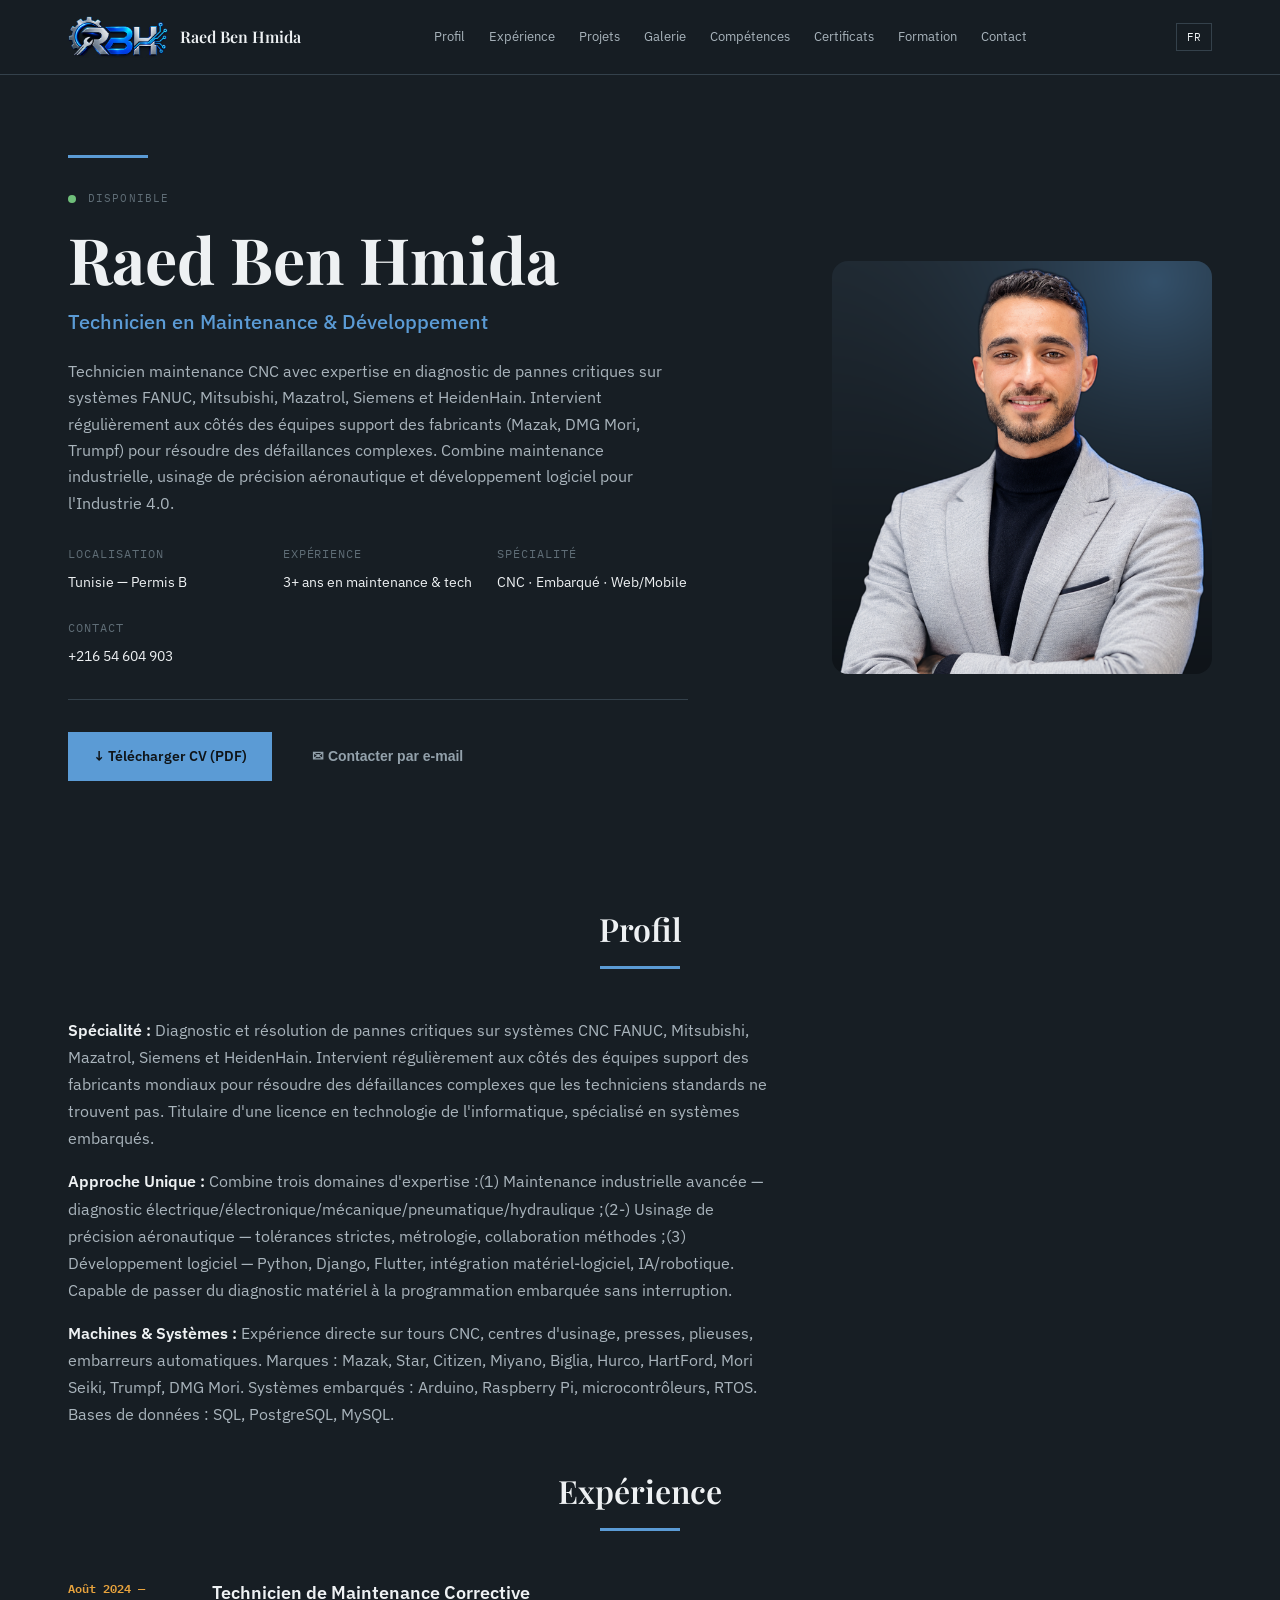
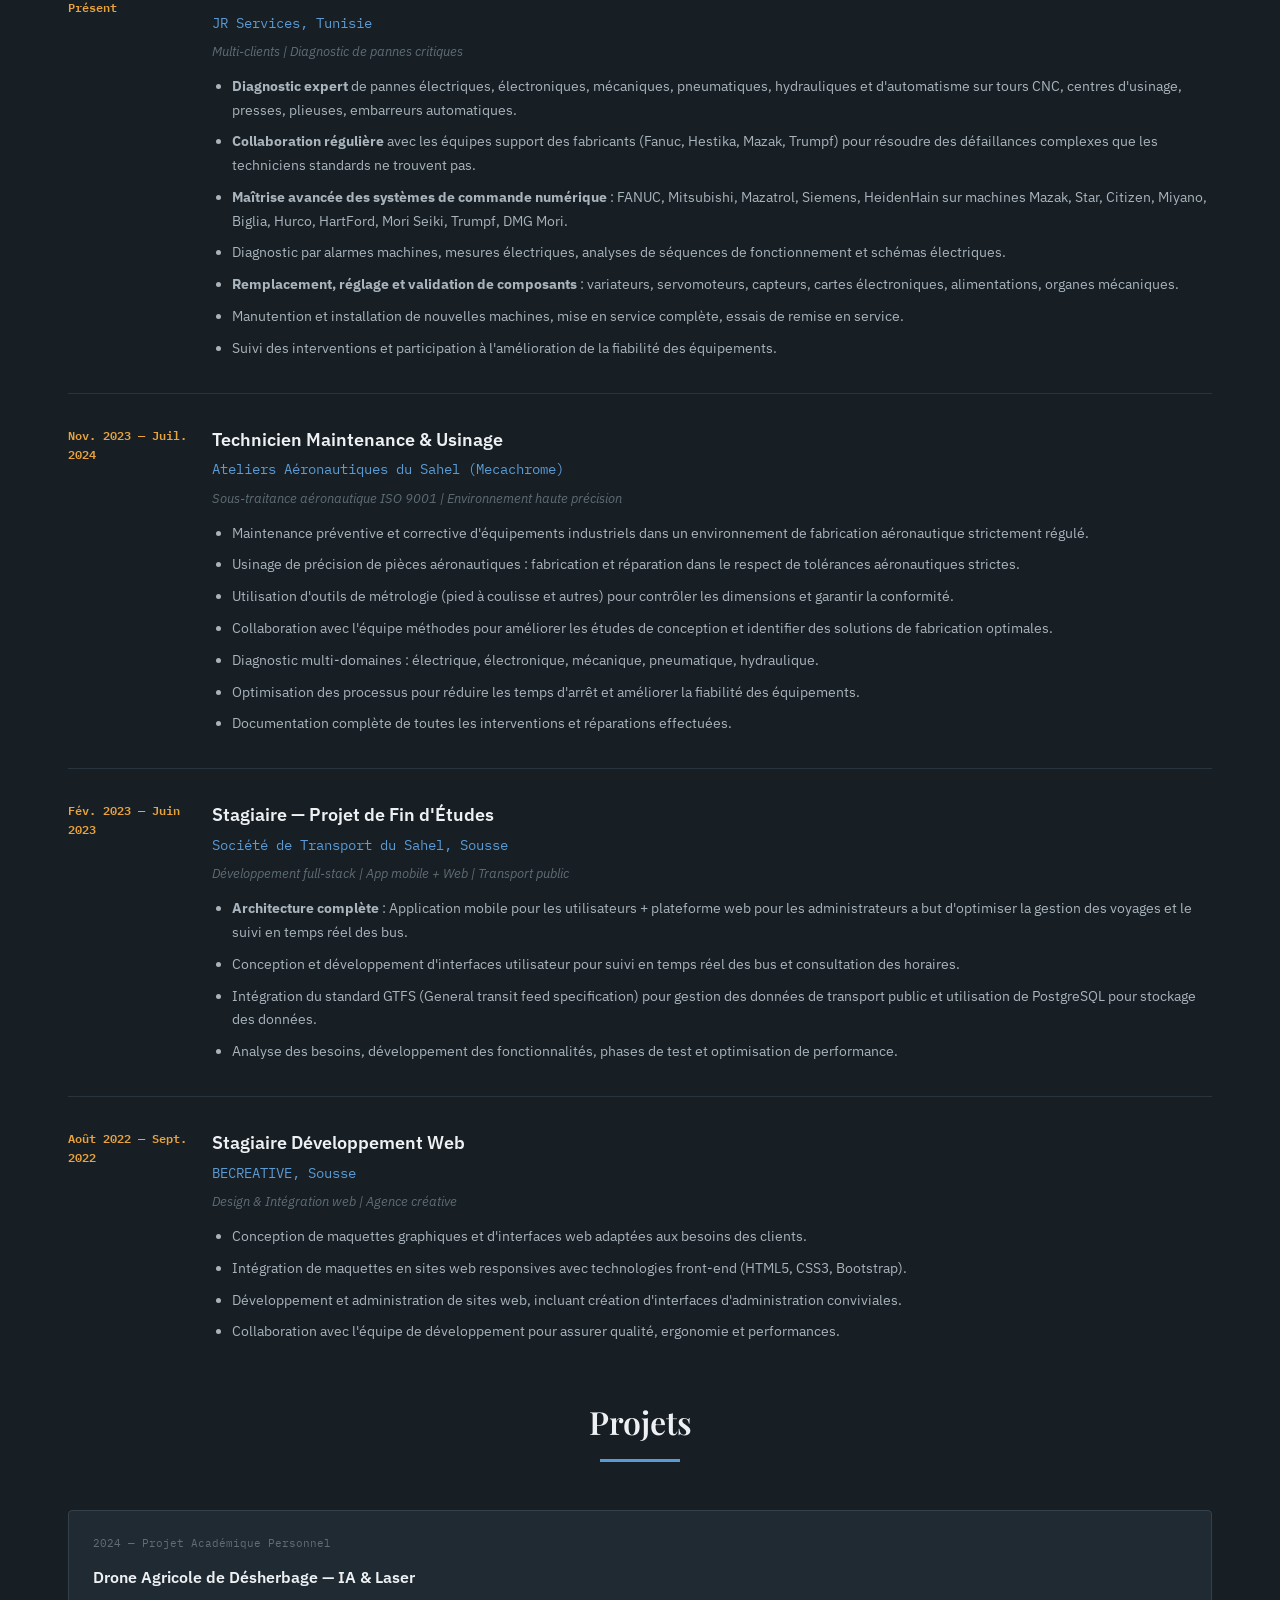
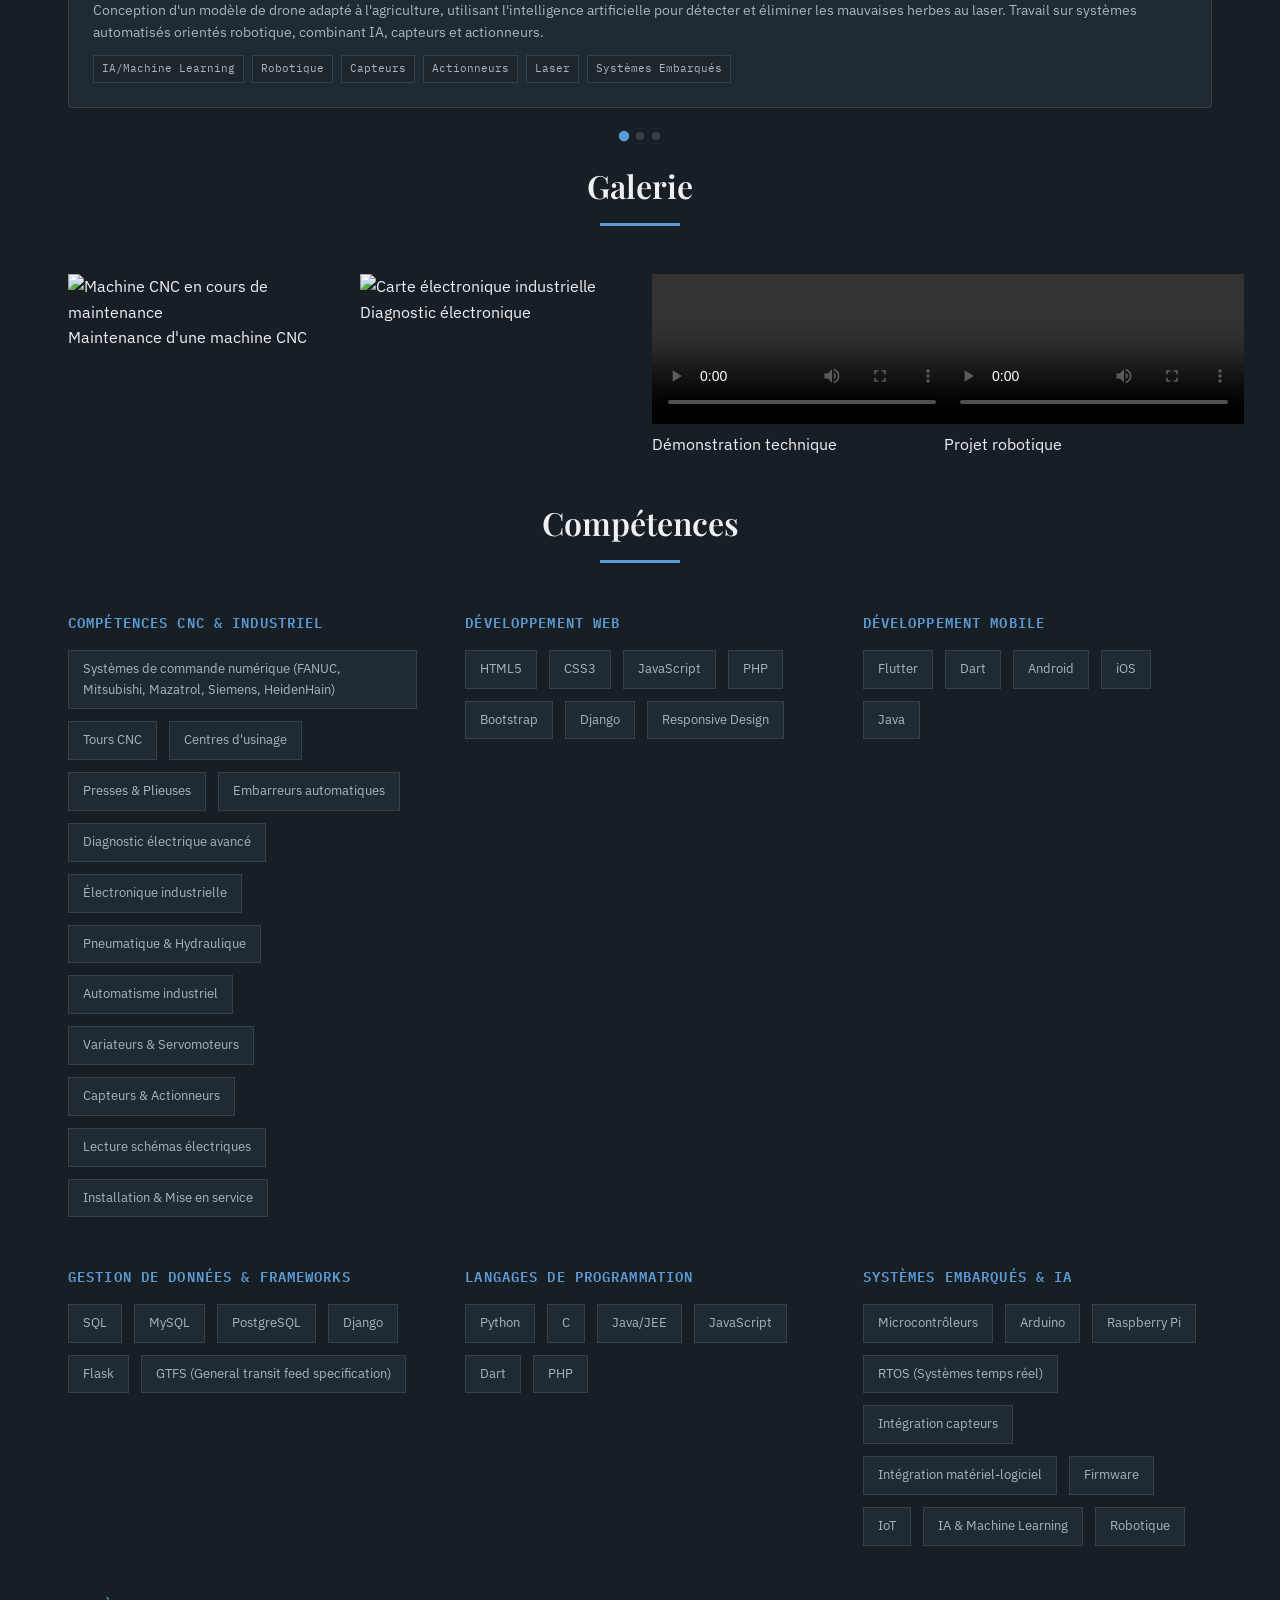
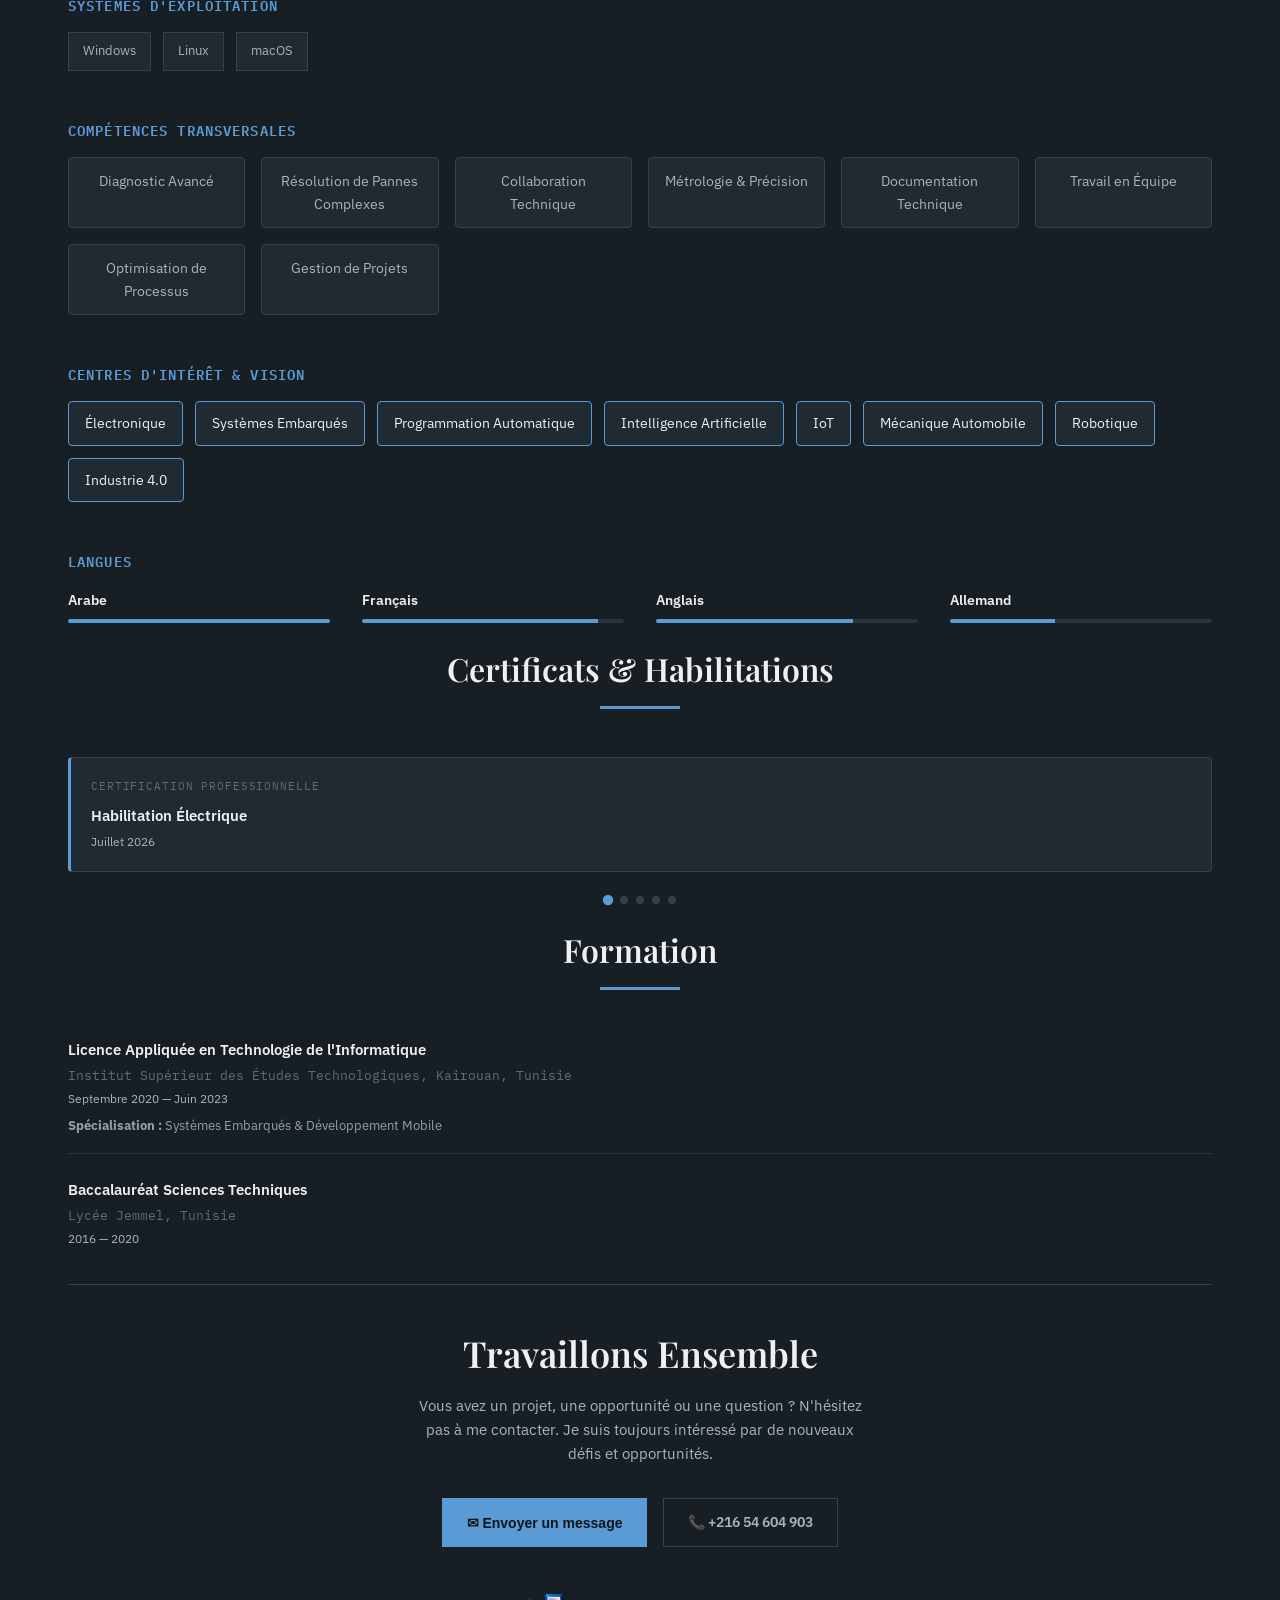
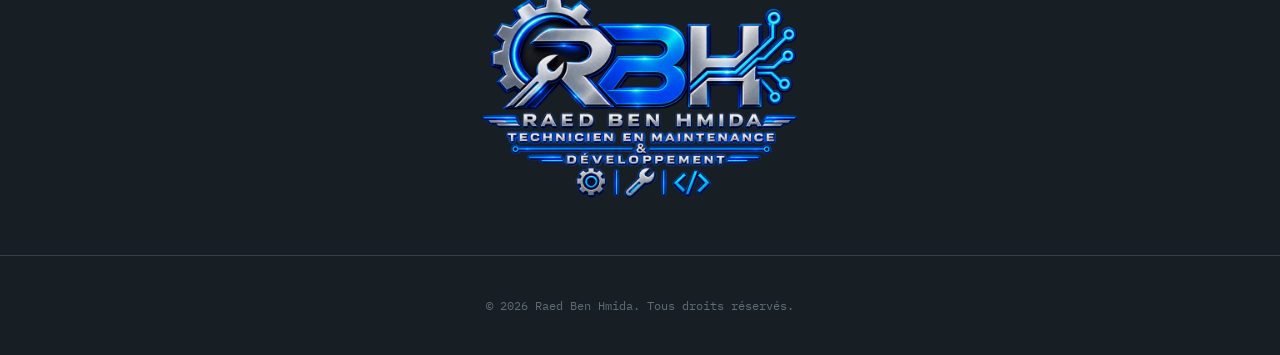
==== index.html @ 2a61aa7c "Update index.html" ====
<!DOCTYPE html>
<html lang="fr">
<head>
  <meta charset="UTF-8">
  <meta name="viewport" content="width=device-width, initial-scale=1.0">
  <title>Raed Ben Hmida — Technicien en Maintenance & Développement</title>
  <link rel="preconnect" href="https://fonts.googleapis.com">
  <link rel="preconnect" href="https://fonts.gstatic.com" crossorigin>
  <link href="https://fonts.googleapis.com/css2?family=Playfair+Display:wght@400;600;700&family=IBM+Plex+Mono:wght@400;500;600;700&family=IBM+Plex+Sans:wght@400;500;600;700&display=swap" rel="stylesheet">
  <link rel="stylesheet" href="css/style.css">
</head>
<body>

<!-- Header -->
<header>
  <div class="container">
    <nav>
      <div class="brand">
        <img src="images/logo/rbh-icon.png" alt="RBH Logo" class="brand-logo">
        <div class="brand-name">Raed Ben Hmida</div>
      </div>
      <div class="nav-links">
        <a href="#profil" data-i18n="nav.profil">Profil</a>
        <a href="#experience" data-i18n="nav.experience">Expérience</a>
        <a href="#projets" data-i18n="nav.projets">Projets</a>
        <a href="#galerie">Galerie</a>
        <a href="#competences" data-i18n="nav.competences">Compétences</a>
        <a href="#certificats" data-i18n="nav.certificats">Certificats</a>
        <a href="#formation" data-i18n="nav.formation">Formation</a>
        <a href="#contact" data-i18n="nav.contact">Contact</a>
      </div>
      <div class="language-selector">
        <button class="language-current" id="languageCurrent" type="button">FR</button>
      <div class="language-options" id="languageOptions">
          <button type="button" data-lang="fr">FR</button>
          <button type="button" data-lang="en">EN</button>
          <button type="button" data-lang="de">DE</button>
      </div>
</div>
    </nav>
  </div>
</header>

<!-- Hero Section -->
<section class="hero">
  <div class="container hero-grid">
    <div class="hero-content">
      <div class="accent-line"></div>
 
      <div class="status">
        <div class="status-dot"></div>
        <span class="status-text" data-i18n="hero.status">Disponible</span>
      </div>
 
      <h1>Raed Ben Hmida</h1>
      <p class="title" data-i18n="hero.subtitle">Technicien en Maintenance & Développement</p>
 
      <p class="description" data-i18n="hero.description">
        Technicien maintenance CNC avec expertise en diagnostic de pannes critiques sur systèmes FANUC, Mitsubishi, Mazatrol, Siemens et HeidenHain. Intervient régulièrement aux côtés des équipes support des fabricants (Mazak, DMG Mori, Trumpf) pour résoudre des défaillances complexes. Combine maintenance industrielle, usinage de précision aéronautique et développement logiciel pour l'Industrie 4.0.
      </p>
 
      <div class="facts">
        <div class="fact">
          <span class="fact-label" data-i18n="hero.fact.location.label">Localisation</span>
          <span class="fact-value" data-i18n="hero.fact.location.value">Tunisie — Permis B</span>
        </div>
        <div class="fact">
          <span class="fact-label" data-i18n="hero.fact.experience.label">Expérience</span>
          <span class="fact-value" data-i18n="hero.fact.experience.value">3+ ans en maintenance & tech</span>
        </div>
        <div class="fact">
          <span class="fact-label" data-i18n="hero.fact.specialty.label">Spécialité</span>
          <span class="fact-value" data-i18n="hero.fact.specialty.value">CNC · Embarqué · Web/Mobile</span>
        </div>
        <div class="fact">
          <span class="fact-label" data-i18n="hero.fact.contact.label">Contact</span>
          <span class="fact-value">+216 54 604 903</span>
        </div>
      </div>
 
      <div class="cta-group">
        <a href="cv/Raed_Ben_Hmida_CV.pdf" class="btn btn-primary" data-i18n="hero.cta.download" download>↓ Télécharger CV (PDF)</a>
        <button onclick="openContactModal()" class="btn btn-secondary" data-i18n="hero.cta.email" style="border: none; background: transparent; color: #93a1ab; cursor: pointer;">✉ Contacter par e-mail</button>
      </div>
    </div>
 
    <img src="images/hero/portrait-hero.png" alt="Raed Ben Hmida" class="hero-portrait">
  </div>
</section>

<!-- Profil Section -->
<section id="profil" class="reveal">
  <div class="container">
    <div class="section-header">
      <h2 class="section-title" data-i18n="section.profil">Profil</h2>
      <div class="section-line"></div>
    </div>

    <div class="profil-text">
      <p>
        <strong data-i18n="profil.specialty.label">Spécialité :</strong> <span data-i18n="profil.specialty.text">Diagnostic et résolution de pannes critiques sur systèmes CNC FANUC, Mitsubishi, Mazatrol, Siemens et HeidenHain. Intervient régulièrement aux côtés des équipes support des fabricants mondiaux pour résoudre des défaillances complexes que les techniciens standards ne trouvent pas. Titulaire d'une licence en technologie de l'informatique, spécialisé en systèmes embarqués.</span>
      </p>
      <p>
        <strong data-i18n="profil.approach.label">Approche Unique :</strong> <span data-i18n="profil.approach.text">Combine trois domaines d'expertise :(1) Maintenance industrielle avancée — diagnostic électrique/électronique/mécanique/pneumatique/hydraulique ;(2-) Usinage de précision aéronautique — tolérances strictes, métrologie, collaboration méthodes ;(3) Développement logiciel — Python, Django, Flutter, intégration matériel-logiciel, IA/robotique. Capable de passer du diagnostic matériel à la programmation embarquée sans interruption.</span>
      </p>
      <p>
        <strong data-i18n="profil.machines.label">Machines & Systèmes :</strong> <span data-i18n="profil.machines.text">Expérience directe sur tours CNC, centres d'usinage, presses, plieuses, embarreurs automatiques. Marques : Mazak, Star, Citizen, Miyano, Biglia, Hurco, HartFord, Mori Seiki, Trumpf, DMG Mori. Systèmes embarqués : Arduino, Raspberry Pi, microcontrôleurs, RTOS. Bases de données : SQL, PostgreSQL, MySQL.</span>
      </p>
    </div>
  </div>
</section>

<!-- Experience Section -->
<section id="experience" class="reveal">
  <div class="container">
    <div class="section-header">
      <h2 class="section-title" data-i18n="section.experience">Expérience</h2>
      <div class="section-line"></div>
    </div>

    <div class="job reveal-item">
      <div class="job-date" data-i18n="job1.date">Août 2024 — Présent</div>
      <div>
        <h3 class="job-title" data-i18n="job1.title">Technicien de Maintenance Corrective</h3>
        <p class="job-company" data-i18n="job1.company">JR Services, Tunisie</p>
        <p class="job-context" data-i18n="job1.context">Multi-clients | Diagnostic de pannes critiques</p>
        <ul>
          <li data-i18n-html="job1.li1"><strong>Diagnostic expert</strong> de pannes électriques, électroniques, mécaniques, pneumatiques, hydrauliques et d'automatisme sur tours CNC, centres d'usinage, presses, plieuses, embarreurs automatiques.</li>
          <li data-i18n-html="job1.li2"><strong>Collaboration régulière</strong> avec les équipes support des fabricants (Fanuc, Hestika, Mazak, Trumpf) pour résoudre des défaillances complexes que les techniciens standards ne trouvent pas.</li>
          <li data-i18n-html="job1.li3"><strong>Maîtrise avancée des systèmes de commande numérique </strong>: FANUC, Mitsubishi, Mazatrol, Siemens, HeidenHain sur machines Mazak, Star, Citizen, Miyano, Biglia, Hurco, HartFord, Mori Seiki, Trumpf, DMG Mori.</li>
          <li data-i18n-html="job1.li4">Diagnostic par alarmes machines, mesures électriques, analyses de séquences de fonctionnement et schémas électriques.</li>
          <li data-i18n-html="job1.li5"><strong>Remplacement, réglage et validation de composants</strong> : variateurs, servomoteurs, capteurs, cartes électroniques, alimentations, organes mécaniques.</li>
          <li data-i18n-html="job1.li6">Manutention et installation de nouvelles machines, mise en service complète, essais de remise en service.</li>
          <li data-i18n-html="job1.li7">Suivi des interventions et participation à l'amélioration de la fiabilité des équipements.</li>
        </ul>
      </div>
    </div>

    <div class="job reveal-item">
      <div class="job-date" data-i18n="job2.date">Nov. 2023 — Juil. 2024</div>
      <div>
        <h3 class="job-title" data-i18n="job2.title">Technicien Maintenance & Usinage</h3>
        <p class="job-company">Ateliers Aéronautiques du Sahel (Mecachrome)</p>
        <p class="job-context" data-i18n="job2.context">Sous-traitance aéronautique ISO 9001 | Environnement haute précision</p>
        <ul>
          <li data-i18n-html="job2.li1">Maintenance préventive et corrective d'équipements industriels dans un environnement de fabrication aéronautique strictement régulé.</li>
          <li data-i18n-html="job2.li2">Usinage de précision de pièces aéronautiques : fabrication et réparation dans le respect de tolérances aéronautiques strictes.</li>
          <li data-i18n-html="job2.li3">Utilisation d'outils de métrologie (pied à coulisse et autres) pour contrôler les dimensions et garantir la conformité.</li>
          <li data-i18n-html="job2.li4">Collaboration avec l'équipe méthodes pour améliorer les études de conception et identifier des solutions de fabrication optimales.</li>
          <li data-i18n-html="job2.li5">Diagnostic multi-domaines : électrique, électronique, mécanique, pneumatique, hydraulique.</li>
          <li data-i18n-html="job2.li6">Optimisation des processus pour réduire les temps d'arrêt et améliorer la fiabilité des équipements.</li>
          <li data-i18n-html="job2.li7">Documentation complète de toutes les interventions et réparations effectuées.</li>
        </ul>
      </div>
    </div>

    <div class="job reveal-item">
      <div class="job-date" data-i18n="job3.date">Fév. 2023 — Juin 2023</div>
      <div>
        <h3 class="job-title" data-i18n="job3.title">Stagiaire — Projet de Fin d'Études</h3>
        <p class="job-company">Société de Transport du Sahel, Sousse</p>
        <p class="job-context" data-i18n="job3.context">Développement full-stack | App mobile + Web | Transport public</p>
        <ul>
          <li data-i18n-html="job3.li1"><strong>Architecture complète</strong> : Application mobile pour les utilisateurs + plateforme web pour les administrateurs a but d'optimiser la gestion des voyages et le suivi en temps réel des bus.</li>
          <li data-i18n-html="job3.li2">Conception et développement d'interfaces utilisateur pour suivi en temps réel des bus et consultation des horaires.</li>
          <li data-i18n-html="job3.li3">Intégration du standard <a href="https://gtfs.org" target="_blank" rel="noopener">GTFS</a> (General transit feed specification) pour gestion des données de transport public et utilisation de PostgreSQL pour stockage des données.</li>
          <li data-i18n-html="job3.li4">Analyse des besoins, développement des fonctionnalités, phases de test et optimisation de performance.</li>
        </ul>
      </div>
    </div>

    <div class="job reveal-item">
      <div class="job-date" data-i18n="job4.date">Août 2022 — Sept. 2022</div>
      <div>
        <h3 class="job-title" data-i18n="job4.title">Stagiaire Développement Web</h3>
        <p class="job-company">BECREATIVE, Sousse</p>
        <p class="job-context" data-i18n="job4.context">Design & Intégration web | Agence créative</p>
        <ul>
          <li data-i18n-html="job4.li1">Conception de maquettes graphiques et d'interfaces web adaptées aux besoins des clients.</li>
          <li data-i18n-html="job4.li2">Intégration de maquettes en sites web responsives avec technologies front-end (HTML5, CSS3, Bootstrap).</li>
          <li data-i18n-html="job4.li3">Développement et administration de sites web, incluant création d'interfaces d'administration conviviales.</li>
          <li data-i18n-html="job4.li4">Collaboration avec l'équipe de développement pour assurer qualité, ergonomie et performances.</li>
        </ul>
      </div>
    </div>
  </div>
</section>

<!-- Projets Section -->
<section id="projets" class="reveal">
  <div class="container">
    <div class="section-header">
      <h2 class="section-title" data-i18n="section.projets">Projets</h2>
      <div class="section-line"></div>
    </div>

    <div class="projects-grid">
      <div class="project-card reveal-item">
        <p class="project-date" data-i18n="project1.date">2024 — Projet Académique Personnel</p>
        <h3 class="project-title" data-i18n="project1.title">Drone Agricole de Désherbage — IA & Laser</h3>
        <p class="project-desc" data-i18n="project1.desc">
          Conception d'un modèle de drone adapté à l'agriculture, utilisant l'intelligence artificielle pour détecter et éliminer les mauvaises herbes au laser. Travail sur systèmes automatisés orientés robotique, combinant IA, capteurs et actionneurs.
        </p>
        <div class="project-tech">
          <span class="tech-tag" data-i18n="project1.tech.1">IA/Machine Learning</span>
          <span class="tech-tag" data-i18n="project1.tech.2">Robotique</span>
          <span class="tech-tag" data-i18n="project1.tech.3">Capteurs</span>
          <span class="tech-tag" data-i18n="project1.tech.4">Actionneurs</span>
          <span class="tech-tag">Laser</span>
          <span class="tech-tag" data-i18n="project1.tech.5">Systèmes Embarqués</span>
        </div>
      </div>

      <div class="project-card reveal-item">
        <p class="project-date" data-i18n="project2.date">2023 — Projet de fin d'études</p>
        <h3 class="project-title" data-i18n="project2.title">Plateforme de Gestion des Voyages</h3>
        <p class="project-desc" data-i18n-html="project2.desc">
          Application full-stack combinant une application mobile et une plateforme web pour optimiser la gestion des voyages et le suivi en temps réel des bus. Intégration du standard <a href="https://gtfs.org" target="_blank" rel="noopener">GTFS</a> (General Transit feed specification) pour gestion des données de transport public.
        </p>
        <div class="project-tech">
          <span class="tech-tag">Flutter</span>
          <span class="tech-tag">Django</span>
          <span class="tech-tag">PostgreSQL</span>
          <span class="tech-tag"><a href="https://gtfs.org" target="_blank" rel="noopener">GTFS</a></span>
          <span class="tech-tag">Real-time</span>
        </div>
      </div>

      <div class="project-card reveal-item">
        <p class="project-date" data-i18n="project3.date">2022 — Stage BECREATIVE</p>
        <h3 class="project-title" data-i18n="project3.title">Conception Web & Design</h3>
        <p class="project-desc" data-i18n="project3.desc">
          Conception et développement de sites web responsives avec interfaces d'administration conviviales. Maquettes graphiques adaptées aux besoins des clients avec principes modernes de UI/UX.
        </p>
        <div class="project-tech">
          <span class="tech-tag">HTML5</span>
          <span class="tech-tag">CSS3</span>
          <span class="tech-tag">Bootstrap</span>
          <span class="tech-tag">PHP</span>
          <span class="tech-tag">UI/UX</span>
        </div>
      </div>
    </div>
    <div class="carousel-dots" id="projectsDots"></div>
  </div>
</section>
<!-- Galerie Section -->
<section id="galerie" class="reveal">
  <div class="container">
    <div class="section-header">
      <h2 class="section-title">Galerie</h2>
      <div class="section-line"></div>
    </div>

    <div class="gallery-grid">
      <!-- Photo 1 -->
      <figure class="gallery-card reveal-item">
        <img
          src="images/gallery/machine-cnc.jpg"
          alt="Machine CNC en cours de maintenance"
          loading="lazy"
        >
        <figcaption>
          Maintenance d'une machine CNC
        </figcaption>
      </figure>

      <!-- Photo 2 -->
      <figure class="gallery-card reveal-item">
        <img
          src="images/gallery/carte-electronique.jpg"
          alt="Carte électronique industrielle"
          loading="lazy"
        >
        <figcaption>
          Diagnostic électronique
        </figcaption>
      </figure>

      <!-- Vidéo 1 -->
      <figure class="gallery-card gallery-video reveal-item">
        <video controls preload="metadata">
          <source src="videos/demo-machine.mp4" type="video/mp4">
          Votre navigateur ne supporte pas la lecture vidéo.
        </video>

        <figcaption>
          Démonstration technique
        </figcaption>
      </figure>

      <!-- Vidéo 2 -->
      <figure class="gallery-card gallery-video reveal-item">
        <video controls preload="metadata">
          <source src="videos/projet-robotique.mp4" type="video/mp4">
          Votre navigateur ne supporte pas la lecture vidéo.
        </video>

        <figcaption>
          Projet robotique
        </figcaption>
      </figure>
    </div>

    <!-- Points du slider -->
    <div class="carousel-dots" id="galleryDots"></div>
  </div>
</section>

<!-- Compétences Section -->
<section id="competences" class="reveal">
  <div class="container">
    <div class="section-header">
      <h2 class="section-title" data-i18n="section.competences">Compétences</h2>
      <div class="section-line"></div>
    </div>

    <div class="skills-grid">
      <div class="skill-category">
        <h3 data-i18n="skills.cnc.title">Compétences CNC & Industriel</h3>
        <div class="skill-tags">
          <span class="skill-tag" data-i18n="skills.cnc.1">Systèmes de commande numérique (FANUC, Mitsubishi, Mazatrol, Siemens, HeidenHain)</span>
          <span class="skill-tag" data-i18n="skills.cnc.2">Tours CNC</span>
          <span class="skill-tag" data-i18n="skills.cnc.3">Centres d'usinage</span>
          <span class="skill-tag" data-i18n="skills.cnc.4">Presses & Plieuses</span>
          <span class="skill-tag" data-i18n="skills.cnc.5">Embarreurs automatiques</span>
          <span class="skill-tag" data-i18n="skills.cnc.6">Diagnostic électrique avancé</span>
          <span class="skill-tag" data-i18n="skills.cnc.7">Électronique industrielle</span>
          <span class="skill-tag" data-i18n="skills.cnc.8">Pneumatique & Hydraulique</span>
          <span class="skill-tag" data-i18n="skills.cnc.9">Automatisme industriel</span>
          <span class="skill-tag" data-i18n="skills.cnc.10">Variateurs & Servomoteurs</span>
          <span class="skill-tag" data-i18n="skills.cnc.11">Capteurs & Actionneurs</span>
          <span class="skill-tag" data-i18n="skills.cnc.12">Lecture des schémas</span>
          <span class="skill-tag" data-i18n="skills.cnc.13">Installation & Mise en service</span>
        </div>
      </div>

      <div class="skill-category">
        <h3 data-i18n="skills.web.title">Développement Web</h3>
        <div class="skill-tags">
          <span class="skill-tag">HTML5</span>
          <span class="skill-tag">CSS3</span>
          <span class="skill-tag">JavaScript</span>
          <span class="skill-tag">PHP</span>
          <span class="skill-tag">Bootstrap</span>
          <span class="skill-tag">Django</span>
          <span class="skill-tag">Responsive Design</span>
        </div>
      </div>

      <div class="skill-category">
        <h3 data-i18n="skills.mobile.title">Développement Mobile</h3>
        <div class="skill-tags">
          <span class="skill-tag">Flutter</span>
          <span class="skill-tag">Dart</span>
          <span class="skill-tag">Android</span>
          <span class="skill-tag">iOS</span>
          <span class="skill-tag">Java</span>
        </div>
      </div>

      <div class="skill-category">
        <h3 data-i18n="skills.data.title">Gestion de Données & Frameworks</h3>
        <div class="skill-tags">
          <span class="skill-tag">SQL</span>
          <span class="skill-tag">MySQL</span>
          <span class="skill-tag">PostgreSQL</span>
          <span class="skill-tag">Django</span>
          <span class="skill-tag">Flask</span>
          <span class="skill-tag"><a href="https://gtfs.org" target="_blank" rel="noopener">GTFS</a> (General transit feed specification)</span>
        </div>
      </div>

      <div class="skill-category">
        <h3 data-i18n="skills.lang.title">Langages de Programmation</h3>
        <div class="skill-tags">
          <span class="skill-tag">Python</span>
          <span class="skill-tag">C</span>
          <span class="skill-tag">Java/JEE</span>
          <span class="skill-tag">JavaScript</span>
          <span class="skill-tag">Dart</span>
          <span class="skill-tag">PHP</span>
        </div>
      </div>

      <div class="skill-category">
        <h3 data-i18n="skills.embedded.title">Systèmes Embarqués & IA</h3>
        <div class="skill-tags">
          <span class="skill-tag" data-i18n="skills.embedded.1">Microcontrôleurs</span>
          <span class="skill-tag">Arduino</span>
          <span class="skill-tag">Raspberry Pi</span>
          <span class="skill-tag" data-i18n="skills.embedded.2">RTOS (Systèmes temps réel)</span>
          <span class="skill-tag" data-i18n="skills.embedded.3">Intégration capteurs</span>
          <span class="skill-tag" data-i18n="skills.embedded.4">Intégration matériel-logiciel</span>
          <span class="skill-tag">Firmware</span>
          <span class="skill-tag">IoT</span>
          <span class="skill-tag" data-i18n="skills.embedded.5">IA & Machine Learning</span>
          <span class="skill-tag" data-i18n="skills.embedded.6">Robotique</span>
        </div>
      </div>

      <div class="skill-category">
        <h3 data-i18n="skills.os.title">Systèmes d'Exploitation</h3>
        <div class="skill-tags">
          <span class="skill-tag">Windows</span>
          <span class="skill-tag">Linux</span>
          <span class="skill-tag">macOS</span>
        </div>
      </div>
    </div>

    <!-- Compétences Transversales -->
    <div style="margin-top: 48px;">
      <h3 data-i18n="softskills.title" style="font-size: 14px; font-weight: 600; color: #5b9bd5; margin-bottom: 16px; text-transform: uppercase; letter-spacing: 0.08em; font-family: 'IBM Plex Mono', monospace;">Compétences Transversales</h3>
      <div class="soft-skills">
        <div class="soft-skill" data-i18n="softskill.1">Diagnostic Avancé</div>
        <div class="soft-skill" data-i18n="softskill.2">Résolution de Pannes Complexes</div>
        <div class="soft-skill" data-i18n="softskill.3">Collaboration Technique</div>
        <div class="soft-skill" data-i18n="softskill.4">Métrologie & Précision</div>
        <div class="soft-skill" data-i18n="softskill.5">Documentation Technique</div>
        <div class="soft-skill" data-i18n="softskill.6">Travail en Équipe</div>
        <div class="soft-skill" data-i18n="softskill.7">Optimisation de Processus</div>
        <div class="soft-skill" data-i18n="softskill.8">Gestion de Projets</div>
      </div>
    </div>

    <!-- Centres d'Intérêt -->
    <div style="margin-top: 48px;">
      <h3 data-i18n="interests.title" style="font-size: 14px; font-weight: 600; color: #5b9bd5; margin-bottom: 16px; text-transform: uppercase; letter-spacing: 0.08em; font-family: 'IBM Plex Mono', monospace;">Centres d'Intérêt & Vision</h3>
      <div class="interests-list">
        <span class="interest-tag" data-i18n="interests.1">Électronique</span>
        <span class="interest-tag" data-i18n="interests.2">Systèmes Embarqués</span>
        <span class="interest-tag" data-i18n="interests.3">Programmation Automatique</span>
        <span class="interest-tag" data-i18n="interests.4">Intelligence Artificielle</span>
        <span class="interest-tag">IoT</span>
        <span class="interest-tag" data-i18n="interests.5">Mécanique Automobile</span>
        <span class="interest-tag" data-i18n="interests.6">Robotique</span>
        <span class="interest-tag">Industrie 4.0</span>
      </div>
    </div>

    <!-- Langues -->
    <div style="margin-top: 48px;">
      <h3 data-i18n="languages.title" style="font-size: 14px; font-weight: 600; color: #5b9bd5; margin-bottom: 16px; text-transform: uppercase; letter-spacing: 0.08em; font-family: 'IBM Plex Mono', monospace;">Langues</h3>
      <div class="languages">
        <div class="language">
          <span class="language-name" data-i18n="lang.arabic">Arabe</span>
          <div class="language-bar">
            <div class="language-fill" data-width="100"></div>
          </div>
        </div>
        <div class="language">
          <span class="language-name" data-i18n="lang.french">Français</span>
          <div class="language-bar">
            <div class="language-fill" data-width="90"></div>
          </div>
        </div>
        <div class="language">
          <span class="language-name" data-i18n="lang.english">Anglais</span>
          <div class="language-bar">
            <div class="language-fill" data-width="75"></div>
          </div>
        </div>
        <div class="language">
          <span class="language-name" data-i18n="lang.german">Allemand</span>
          <div class="language-bar">
            <div class="language-fill" data-width="40"></div>
          </div>
        </div>
      </div>
    </div>
  </div>
</section>

<!-- Certificats Section -->
<section id="certificats" class="reveal">
  <div class="container">
    <div class="section-header">
      <h2 class="section-title" data-i18n="section.certificats">Certificats & Habilitations</h2>
      <div class="section-line"></div>
    </div>

    <div class="certs-grid">
      <div class="cert-card reveal-item">
        <p class="cert-issuer" data-i18n="cert1.issuer">Certification Professionnelle</p>
        <h3 class="cert-name" data-i18n="cert1.name">Habilitation Électrique</h3>
        <p class="cert-date" data-i18n="cert1.date">Juillet 2026</p>
      </div>

      <div class="cert-card reveal-item">
        <p class="cert-issuer" data-i18n="cert2.issuer">Cisco</p>
        <h3 class="cert-name" data-i18n="cert2.name">Introduction IoT(Internet Of Things)</h3>
        <p class="cert-date">2022</p>
      </div>

      <div class="cert-card reveal-item">
        <p class="cert-issuer" data-i18n="cert3.issuer">Orange Tunisie</p>
        <h3 class="cert-name" data-i18n="cert3.name">Introduction à la Fabrication Numérique</h3>
        <p class="cert-date">2022</p>
      </div>

      <div class="cert-card reveal-item">
        <p class="cert-issuer" data-i18n="cert4.issuer">Google Club ESSTHS</p>
        <h3 class="cert-name" data-i18n="cert4.name">Participation à l'Atelier IA(Intelligence Artificielle)</h3>
        <p class="cert-date">2021</p>
      </div>

      <div class="cert-card reveal-item">
        <p class="cert-issuer" data-i18n="cert5.issuer">Microsoft</p>
        <h3 class="cert-name" data-i18n="cert5.name">Microsoft Office Specialist</h3>
        <p class="cert-date">2021</p>
      </div>
    </div>
    <div class="carousel-dots" id="certsDots"></div>
  </div>
</section>

<!-- Formation Section -->
<section id="formation" class="reveal">
  <div class="container">
    <div class="section-header">
      <h2 class="section-title" data-i18n="section.formation">Formation</h2>
      <div class="section-line"></div>
    </div>

    <div class="edu">
      <h3 class="edu-title" data-i18n="edu1.title">Licence Appliquée en Technologie de l'Informatique</h3>
      <p class="edu-org" data-i18n="edu1.org">Institut Supérieur des Études Technologiques, Kairouan, Tunisie</p>
      <p class="edu-date" data-i18n="edu1.date">Septembre 2020 — Juin 2023</p>
      <p style="font-size: 13px; color: #93a1ab; margin-top: 8px;"><strong data-i18n="edu1.spec.label">Spécialisation :</strong> <span data-i18n="edu1.spec.text">Systèmes Embarqués & Développement Mobile</span></p>
    </div>

    <div class="edu">
      <h3 class="edu-title" data-i18n="edu2.title">Baccalauréat Sciences Techniques</h3>
      <p class="edu-org" data-i18n="edu2.org">Lycée Jemmel, Tunisie</p>
      <p class="edu-date">2016 — 2020</p>
    </div>
  </div>
</section>

<!-- Contact Section -->
<section id="contact" class="reveal">
  <div class="container">
    <div class="contact-section">

      <h2 class="contact-title" data-i18n="section.contact">Travaillons Ensemble</h2>

      <p class="contact-desc" data-i18n="contact.desc">
        Vous avez un projet, une opportunité ou une question ?
        N'hésitez pas à me contacter. Je suis toujours intéressé
        par de nouveaux défis et opportunités.
      </p>

      <div class="contact-links">
        <button onclick="openContactModal()" class="btn btn-primary" data-i18n="contact.cta.message">
          ✉ Envoyer un message
        </button>

        <a href="tel:+21654604903" class="btn btn-secondary">
          📞 +216 54 604 903
        </a>
      </div>

      <!-- Logo -->
      <div class="contact-logo">
        <img
          src="images/logo/rbh-logo-full.png"
          alt="RBH — Raed Ben Hmida"
        >
      </div>

    </div>
  </div>
</section>

<!-- Footer -->
<footer>
  <p data-i18n="footer.text">© 2026 Raed Ben Hmida. Tous droits réservés.</p>
</footer>

<!-- Contact Modal -->
<div id="contactModal" class="modal">
  <div class="modal-content">
    <div class="modal-header">
      <h2 class="modal-title" data-i18n="modal.title">Envoyer un Message</h2>
      <button class="modal-close" onclick="closeContactModal()">&times;</button>
    </div>
    
    <form id="contactForm" onsubmit="handleContactForm(event)">
      <div id="formMessage" class="form-message"></div>
      
      <div class="form-group">
        <label for="name" data-i18n="modal.label.name">Nom Complet</label>
        <input type="text" id="name" name="name" required data-i18n-placeholder="modal.placeholder.name" placeholder="Votre nom">
      </div>
      
      <div class="form-group">
        <label for="email" data-i18n="modal.label.email">Votre E-mail</label>
        <input type="email" id="email" name="email" required data-i18n-placeholder="modal.placeholder.email" placeholder="votre.email@exemple.com">
      </div>
      
      <div class="form-group">
        <label for="subject" data-i18n="modal.label.subject">Sujet</label>
        <input type="text" id="subject" name="subject" required data-i18n-placeholder="modal.placeholder.subject" placeholder="Sujet de votre message">
      </div>
      
      <div class="form-group">
        <label for="message" data-i18n="modal.label.message">Message</label>
        <textarea id="message" name="message" required data-i18n-placeholder="modal.placeholder.message" placeholder="Votre message..."></textarea>
      </div>
      
      <div class="form-actions">
        <button type="submit" class="form-actions button btn-submit" data-i18n="modal.btn.submit">Envoyer</button>
        <button type="button" class="form-actions button btn-cancel" onclick="closeContactModal()" data-i18n="modal.btn.cancel">Annuler</button>
      </div>
    </form>
  </div>
</div>
</div>

<!-- Bouton retour vers le haut -->
<button id="backToTop" aria-label="Retourner en haut de la page">
  ↑
</button>

<script src="js/script.js"></script>

</body>
</html>

<script src="js/script.js"></script>

</body>
</html>
---- css/style.css ----
@import url('https://fonts.googleapis.com/css2?family=Playfair+Display:wght@400;600;700&family=IBM+Plex+Mono:wght@400;500;600;700&family=IBM+Plex+Sans:wght@400;500;600;700&display=swap');

:root {
  /* Palette principale */
  --color-primary: #5B9BD5;
  --color-primary-hover: #78B7E6;
  --color-background: #171E24;
  --color-surface: #202A33;
  --color-foreground: #EEF1F3;
  --color-muted: #A9B4BC;
  --color-border: #34414B;
  --color-accent: #00B8D9;

  /* Tons secondaires (conservés du design d'origine) */
  --color-muted-dim: #5f6d76;
  --color-border-soft: #2a343c;
  --color-surface-dark: #1d262d;
  --color-on-primary: #0f1418;
  --color-success: #6fbf7a;
  --color-warning: #e8a33d;
  --color-error: #ef4444;
}

* {
  margin: 0;
  padding: 0;
  box-sizing: border-box;
}

html {
  scroll-behavior: smooth;
}

body {
  background-color: var(--color-background);
  color: var(--color-foreground);
  font-family: 'IBM Plex Sans', sans-serif;
  line-height: 1.6;
  -webkit-font-smoothing: antialiased;
}

a {
  color: inherit;
  text-decoration: none;
}

.container {
  max-width: 1200px;
  margin: 0 auto;
  padding: 0 28px;
}

/* Header */
header {
  position: sticky;
  top: 0;
  z-index: 50;
  background: rgba(23, 30, 36, 0.95);
  backdrop-filter: blur(8px);
  border-bottom: 1px solid var(--color-border);
}

nav {
  display: flex;
  align-items: center;
  justify-content: space-between;
  padding: 16px 0;
  flex-wrap: wrap;
  gap: 16px;
}

.brand {
  display: flex;
  align-items: center;
  gap: 12px;
}

.brand-logo {
  height: 42px;
  width: auto;
  display: block;
  object-fit: contain;
}

.brand-name {
  font-family: 'Playfair Display', serif;
  font-size: 16px;
  font-weight: 600;
  color: var(--color-foreground);
}

.nav-links {
  display: flex;
  gap: 24px;
  flex-wrap: wrap;
}

.nav-links a {
  font-size: 13px;
  color: var(--color-muted);
  transition: color 0.2s;
}

.nav-links a:hover {
  color: var(--color-primary);
}

/* Language selector */
.language-selector {
    position: relative;
    display: inline-block;
    margin-left: 16px;
}

.language-current {
    display: flex;
    align-items: center;
    gap: 6px;
    padding: 6px 10px;
    background: transparent;
    border: 1px solid var(--color-border);
    color: var(--color-foreground);
    font-family: 'IBM Plex Mono', monospace;
    font-size: 11px;
    cursor: pointer;
    transition: all 0.2s ease;
}

.language-current:hover {
    border-color: var(--color-primary);
    color: var(--color-primary);
}

.language-arrow {
    font-size: 12px;
    transition: transform 0.2s ease;
}

.language-selector.open .language-arrow {
    transform: rotate(180deg);
}

.language-options {
    position: absolute;
    top: calc(100% + 6px);
    right: 0;
    display: none;
    flex-direction: column;
    min-width: 54px;
    background: var(--color-surface);
    border: 1px solid var(--color-border);
    box-shadow: 0 8px 20px rgba(0, 0, 0, 0.25);
    z-index: 100;
}

.language-selector.open .language-options {
    display: flex;
}

.language-options button {
    border: none;
    background: transparent;
    color: var(--color-muted);
    padding: 8px 12px;
    font-family: 'IBM Plex Mono', monospace;
    font-size: 11px;
    cursor: pointer;
    text-align: center;
    transition: all 0.2s ease;
}

.language-options button:hover {
    background: rgba(91, 155, 213, 0.12);
    color: var(--color-primary);
}

.language-options button.active {
    color: var(--color-primary);
}

/* Hero Section */
.hero {
  position: relative;
  overflow: hidden;
  padding: 80px 0 112px;
}

/* Grille hero : sur mobile, photo au-dessus du texte (colonne) ;
   sur desktop, texte à gauche + photo positionnée à droite */
.hero-grid {
  position: relative;
  display: flex;
  flex-direction: column;
  gap: 28px;
}

.hero-content {
  position: relative;
  z-index: 2;
  max-width: 620px;
}

.hero-portrait {
  display: block;
  width: 72%;
  max-width: 320px;
  height: auto;         /* proportions réelles conservées, image jamais recadrée */
  object-fit: contain;  /* toujours visible en entier : visage + corps complets */
  margin: 0 auto;
  border-radius: 12px;
  order: -1; /* la photo passe avant le texte sur mobile */
}

@media (min-width: 900px) {
  .hero-grid {
    flex-direction: row;
    align-items: center;
    justify-content: space-between;
    gap: 40px;
  }

  .hero-content {
    flex: 1 1 auto;
  }

  .hero-portrait {
    order: 0;
    flex: 0 0 auto;
    width: 34%;
    max-width: 380px;
    height: auto;
    object-fit: contain;
    margin: 0;
    border-radius: 16px;
  }
}

.accent-line {
  width: 80px;
  height: 3px;
  background: var(--color-primary);
  margin-bottom: 32px;
}

.status {
  display: flex;
  align-items: center;
  gap: 12px;
  margin-bottom: 16px;
}

.status-dot {
  width: 8px;
  height: 8px;
  border-radius: 50%;
  background: var(--color-success);
  animation: pulse 2.4s infinite;
}

@keyframes pulse {
  0%, 100% { opacity: 1; }
  50% { opacity: 0.45; }
}

.status-text {
  font-family: 'IBM Plex Mono', monospace;
  font-size: 11px;
  letter-spacing: 0.1em;
  color: var(--color-muted-dim);
  text-transform: uppercase;
}

h1 {
  font-family: 'Playfair Display', serif;
  font-size: clamp(40px, 8vw, 64px);
  font-weight: 700;
  line-height: 1.1;
  color: var(--color-foreground);
  margin-bottom: 12px;
}

.title {
  font-size: 20px;
  font-weight: 500;
  color: var(--color-primary);
  margin-bottom: 20px;
}

.description {
  font-size: 15.5px;
  color: var(--color-muted);
  line-height: 1.7;
  max-width: 65ch;
  margin-bottom: 28px;
}

.facts {
  display: grid;
  grid-template-columns: repeat(auto-fit, minmax(150px, 1fr));
  gap: 24px;
  margin-bottom: 32px;
  padding-bottom: 32px;
  border-bottom: 1px solid var(--color-border);
}

.fact {
  display: flex;
  flex-direction: column;
}

.fact-label {
  font-family: 'IBM Plex Mono', monospace;
  font-size: 12px;
  color: var(--color-muted-dim);
  text-transform: uppercase;
  letter-spacing: 0.08em;
  margin-bottom: 8px;
}

.fact-value {
  font-size: 14px;
  color: var(--color-foreground);
}

.cta-group {
  display: flex;
  gap: 16px;
  flex-wrap: wrap;
}

.btn {
  padding: 12px 24px;
  font-size: 14px;
  font-weight: 600;
  border: 1px solid;
  cursor: pointer;
  transition: all 0.2s;
  display: inline-flex;
  align-items: center;
  gap: 8px;
  text-decoration: none;
}

.btn-primary {
  background: var(--color-primary);
  color: var(--color-on-primary);
  border-color: var(--color-primary);
}

.btn-primary:hover {
  background: var(--color-primary-hover);
}

.btn-secondary {
  background: transparent;
  color: var(--color-muted);
  border-color: var(--color-border);
}

.btn-secondary:hover {
  border-color: var(--color-primary);
  color: var(--color-primary);
}

/* Section */
section {
  padding: 10px 0;
}

.section-header {
  display: flex;
  flex-direction: column;
  align-items: center;
  gap: 12px;
  margin-bottom: 48px;
  text-align: center;
}

.section-title {
  font-family: 'Playfair Display', serif;
  font-size: 32px;
  font-weight: 600;
  color: var(--color-foreground);
  margin: 0;
  white-space: normal;
}

.section-line {
  width: 80px;
  height: 3px;
  flex: none;
  background: var(--color-primary);
}

/* ==========================================
   SCROLL REVEAL
   ========================================== */
.reveal {
  opacity: 0;
  transform: translateY(24px);
  transition: opacity 1.2s ease-out, transform 1.2s ease-out;
}

.reveal.active {
  opacity: 1;
  transform: translateY(0);
}

/* Décalage progressif pour les éléments en grille (cartes, jobs) */
.reveal-item {
  opacity: 0;
  transform: translateY(20px);
  transition: opacity 1s ease-out, transform 1s ease-out;
}

.reveal-item.active {
  opacity: 1;
  transform: translateY(0);
}

/* Profil */
.profil-text {
  max-width: 70ch;
  color: var(--color-muted);
  font-size: 15.5px;
  line-height: 1.75;
}

.profil-text p {
  margin-bottom: 16px;
}

.profil-text strong {
  color: var(--color-foreground);
  font-weight: 600;
}

/* Experience */
.job {
  display: grid;
  grid-template-columns: 120px 1fr;
  gap: 24px;
  padding-bottom: 24px;
  border-bottom: 1px solid var(--color-border-soft);
  margin-bottom: 32px;
}

.job:last-child {
  border-bottom: none;
  margin-bottom: 0;
}

.job-date {
  font-family: 'IBM Plex Mono', monospace;
  font-size: 12px;
  color: var(--color-warning);
  font-weight: 600;
}

.job-title {
  font-size: 18px;
  font-weight: 600;
  color: var(--color-foreground);
  margin-bottom: 4px;
}

.job-company {
  font-size: 14px;
  color: var(--color-primary);
  font-family: 'IBM Plex Mono', monospace;
  margin-bottom: 8px;
}

.job-context {
  font-size: 13px;
  color: var(--color-muted-dim);
  font-style: italic;
  margin-bottom: 12px;
}

.job ul {
  color: var(--color-muted);
  font-size: 14px;
  line-height: 1.7;
  padding-left: 20px;
  margin: 0;
}

.job li {
  margin-bottom: 8px;
}

@media (max-width: 640px) {
  .job {
    grid-template-columns: 1fr;
  }
}

/* Projets — carrousel actif à toutes les résolutions */
.projects-grid {
  display: flex;
  flex-wrap: nowrap;
  overflow-x: auto;
  scroll-snap-type: x mandatory;
  -webkit-overflow-scrolling: touch;
  scroll-behavior: smooth;
  gap: 24px;
  margin-bottom: 8px;
  padding-bottom: 4px;
  scrollbar-width: none; /* Firefox */
}

.projects-grid::-webkit-scrollbar {
  display: none; /* Chrome / Safari */
}

.project-card {
  flex: 0 0 100%;
  scroll-snap-align: start;
  background: var(--color-surface);
  border: 1px solid var(--color-border);
  padding: 24px;
  border-radius: 4px;
  transition: transform 0.2s, border-color 0.2s, box-shadow 0.2s, opacity 0.6s ease-out;
}

.project-card:hover {
  border-color: var(--color-primary);
  transform: translateY(-2px);
  box-shadow: 0 12px 24px rgba(0, 0, 0, 0.25);
}

.project-date {
  font-family: 'IBM Plex Mono', monospace;
  font-size: 11px;
  color: var(--color-muted-dim);
  margin-bottom: 12px;
}

.project-title {
  font-size: 16px;
  font-weight: 600;
  color: var(--color-foreground);
  margin-bottom: 8px;
}

.project-desc {
  font-size: 14px;
  color: var(--color-muted);
  margin-bottom: 12px;
  line-height: 1.6;
}

.project-tech {
  display: flex;
  flex-wrap: wrap;
  gap: 8px;
}

.tech-tag {
  font-family: 'IBM Plex Mono', monospace;
  font-size: 11px;
  color: var(--color-muted);
  border: 1px solid var(--color-border);
  padding: 4px 8px;
  background: var(--color-surface-dark);
  transition: all 0.2s;
}

.tech-tag:hover {
  border-color: var(--color-accent);
  color: var(--color-accent);
}

/* Compétences */
.skills-grid {
  display: grid;
  grid-template-columns: repeat(auto-fit, minmax(300px, 1fr));
  gap: 48px;
  margin-bottom: 48px;
}

.skill-category h3 {
  font-size: 14px;
  font-weight: 600;
  color: var(--color-primary);
  margin-bottom: 16px;
  text-transform: uppercase;
  letter-spacing: 0.08em;
  font-family: 'IBM Plex Mono', monospace;
}

.skill-tags {
  display: flex;
  flex-wrap: wrap;
  gap: 12px;
}

.skill-tag {
  font-size: 13px;
  color: var(--color-muted);
  border: 1px solid var(--color-border);
  padding: 8px 14px;
  background: var(--color-surface);
  transition: all 0.2s;
}

.skill-tag:hover {
  border-color: var(--color-primary);
  color: var(--color-primary);
}

/* Certificats — carrousel actif à toutes les résolutions */
.certs-grid {
  display: flex;
  flex-wrap: nowrap;
  overflow-x: auto;
  scroll-snap-type: x mandatory;
  -webkit-overflow-scrolling: touch;
  scroll-behavior: smooth;
  gap: 24px;
  padding-bottom: 4px;
  scrollbar-width: none; /* Firefox */
}

.certs-grid::-webkit-scrollbar {
  display: none; /* Chrome / Safari */
}

/* Points de navigation du carrousel (visibles à toutes les résolutions) */
.carousel-dots {
  display: flex;
  justify-content: center;
  gap: 8px;
  margin-top: 20px;
}

.carousel-dot {
  width: 8px;
  height: 8px;
  border-radius: 50%;
  background: var(--color-border);
  border: none;
  padding: 0;
  cursor: pointer;
  transition: background 0.3s, transform 0.3s;
}

.carousel-dot.active {
  background: var(--color-primary);
  transform: scale(1.3);
}

.cert-card {
  flex: 0 0 100%;
  scroll-snap-align: start;
  background: var(--color-surface);
  border: 1px solid var(--color-border);
  padding: 20px;
  border-radius: 4px;
  border-left: 3px solid var(--color-primary);
  transition: transform 0.2s, box-shadow 0.2s, opacity 0.6s ease-out;
}

.cert-card:hover {
  transform: translateY(-2px);
  box-shadow: 0 10px 20px rgba(0, 0, 0, 0.2);
}

.cert-issuer {
  font-family: 'IBM Plex Mono', monospace;
  font-size: 11px;
  color: var(--color-muted-dim);
  text-transform: uppercase;
  letter-spacing: 0.08em;
  margin-bottom: 8px;
}

.cert-name {
  font-size: 15px;
  font-weight: 600;
  color: var(--color-foreground);
  margin-bottom: 4px;
}

.cert-date {
  font-size: 12px;
  color: var(--color-muted);
}

/* Langues */
.languages {
  display: grid;
  grid-template-columns: repeat(auto-fit, minmax(150px, 1fr));
  gap: 32px;
}

.language {
  display: flex;
  flex-direction: column;
}

.language-name {
  font-size: 14px;
  font-weight: 600;
  color: var(--color-foreground);
  margin-bottom: 8px;
}

.language-bar {
  height: 4px;
  background: var(--color-border-soft);
  border-radius: 2px;
  overflow: hidden;
}

.language-fill {
  height: 100%;
  width: 0%; /* Démarre à 0, JS remet la vraie valeur au scroll */
  background: var(--color-primary);
  transition: width 1s ease-out;
}

/* Formation */
.edu {
  padding-bottom: 16px;
  border-bottom: 1px solid var(--color-border-soft);
  margin-bottom: 24px;
}

.edu:last-child {
  border-bottom: none;
  margin-bottom: 0;
}

.edu-title {
  font-size: 15px;
  font-weight: 600;
  color: var(--color-foreground);
  margin-bottom: 4px;
}

.edu-org {
  font-size: 13px;
  color: var(--color-muted-dim);
  font-family: 'IBM Plex Mono', monospace;
  margin-bottom: 2px;
}

.edu-date {
  font-size: 12px;
  color: var(--color-muted);
}

/* Soft Skills */
.soft-skills {
  display: grid;
  grid-template-columns: repeat(auto-fit, minmax(150px, 1fr));
  gap: 16px;
}

.soft-skill {
  padding: 12px;
  background: var(--color-surface);
  border: 1px solid var(--color-border);
  border-radius: 4px;
  text-align: center;
  font-size: 14px;
  color: var(--color-muted);
}

/* Intérêts */
.interests-list {
  display: flex;
  flex-wrap: wrap;
  gap: 12px;
}

.interest-tag {
  font-size: 14px;
  color: var(--color-foreground);
  background: var(--color-surface);
  border: 1px solid var(--color-primary);
  padding: 10px 16px;
  border-radius: 4px;
}

/* Contact */
.contact-section {
  text-align: center;
  padding-top: 40px;
  border-top: 1px solid var(--color-border);
}

.contact-title {
  font-family: 'Playfair Display', serif;
  font-size: 36px;
  font-weight: 600;
  color: var(--color-foreground);
  margin-bottom: 12px;
}

.contact-desc {
  font-size: 15px;
  color: var(--color-muted);
  margin-bottom: 32px;
  max-width: 50ch;
  margin-left: auto;
  margin-right: auto;
}

.contact-links {
  display: flex;
  gap: 16px;
  justify-content: center;
  flex-wrap: wrap;
}
.contact-logo {
  margin-top: 45px;
  display: flex;
  justify-content: center;
}

.contact-logo img {
  width: 320px;
  max-width: 80%;
  height: auto;
  display: block;
  opacity: 0.95;
}
@media (max-width: 600px) {
  .contact-logo img {
    width: 260px;
    max-width: 85%;
  }
}

/* Footer */
footer {
  text-align: center;
  padding: 40px 28px;
  color: var(--color-muted-dim);
  font-size: 12px;
  font-family: 'IBM Plex Mono', monospace;
  border-top: 1px solid var(--color-border);
  margin-top: 40px;
}


/* Modal */
.modal {
  display: none;
  position: fixed;
  z-index: 1000;
  left: 0;
  top: 0;
  width: 100%;
  height: 100%;
  background-color: rgba(0, 0, 0, 0.7);
  animation: fadeIn 0.3s ease-out;
}

@keyframes fadeIn {
  from { opacity: 0; }
  to { opacity: 1; }
}

.modal.active {
  display: flex;
  align-items: center;
  justify-content: center;
}

.modal-content {
  background: var(--color-surface);
  border: 1px solid var(--color-border);
  padding: 40px;
  border-radius: 4px;
  width: 90%;
  max-width: 500px;
  animation: slideUp 0.3s ease-out;
}

@keyframes slideUp {
  from {
    opacity: 0;
    transform: translateY(20px);
  }
  to {
    opacity: 1;
    transform: translateY(0);
  }
}

.modal-header {
  display: flex;
  justify-content: space-between;
  align-items: center;
  margin-bottom: 24px;
  padding-bottom: 16px;
  border-bottom: 1px solid var(--color-border);
}

.modal-title {
  font-family: 'Playfair Display', serif;
  font-size: 24px;
  font-weight: 600;
  color: var(--color-foreground);
  margin: 0;
}

.modal-close {
  font-size: 28px;
  font-weight: bold;
  color: var(--color-muted);
  cursor: pointer;
  transition: color 0.2s;
  border: none;
  background: none;
  padding: 0;
  width: 30px;
  height: 30px;
  display: flex;
  align-items: center;
  justify-content: center;
}

.modal-close:hover {
  color: var(--color-primary);
}

.form-group {
  margin-bottom: 20px;
}

.form-group label {
  display: block;
  font-size: 13px;
  color: var(--color-muted-dim);
  text-transform: uppercase;
  letter-spacing: 0.08em;
  margin-bottom: 8px;
  font-family: 'IBM Plex Mono', monospace;
}

.form-group input,
.form-group textarea {
  width: 100%;
  padding: 12px;
  background: var(--color-surface-dark);
  border: 1px solid var(--color-border);
  color: var(--color-foreground);
  font-family: 'IBM Plex Sans', sans-serif;
  font-size: 14px;
  border-radius: 4px;
  transition: border-color 0.2s;
}

.form-group input:focus,
.form-group textarea:focus {
  outline: none;
  border-color: var(--color-primary);
}

.form-group textarea {
  resize: vertical;
  min-height: 120px;
}

.form-actions {
  display: flex;
  gap: 12px;
  margin-top: 24px;
}

.form-actions button {
  flex: 1;
  padding: 12px 24px;
  font-size: 14px;
  font-weight: 600;
  border: 1px solid;
  cursor: pointer;
  transition: all 0.2s;
  border-radius: 4px;
}

.btn-submit {
  background: var(--color-primary);
  color: var(--color-on-primary);
  border-color: var(--color-primary);
}

.btn-submit:hover {
  background: var(--color-primary-hover);
}

.btn-cancel {
  background: transparent;
  color: var(--color-muted);
  border-color: var(--color-border);
}

.btn-cancel:hover {
  border-color: var(--color-primary);
  color: var(--color-primary);
}

.form-message {
  padding: 12px;
  border-radius: 4px;
  margin-bottom: 16px;
  font-size: 14px;
  display: none;
}

.form-message.success {
  background: rgba(111, 191, 122, 0.1);
  color: var(--color-success);
  border: 1px solid var(--color-success);
  display: block;
}

.form-message.error {
  background: rgba(239, 68, 68, 0.1);
  color: var(--color-error);
  border: 1px solid var(--color-error);
  display: block;
}

@media (max-width: 768px) {
  .container {
    padding: 0 20px;
  }

  /* Header / nav plus compact et propre */
  nav {
    padding: 12px 0;
    gap: 12px;
  }

  .brand-logo {
    height: 34px;
  }

  .brand-name {
    font-size: 14px;
  }

  .nav-links {
    gap: 14px;
    font-size: 12px;
    order: 3;
    width: 100%;
    justify-content: flex-start;
    overflow-x: auto;
    padding-bottom: 4px;
  }

  .language-selector {
    margin-left: auto;
  }

  /* Sections moins hautes sur mobile */
  section {
    padding: 48px 0;
  }

  .hero {
    padding: 48px 0 64px;
  }

  .section-header {
    margin-bottom: 32px;
  }

  .section-title {
    font-size: 24px;
  }

  h1 {
    margin-bottom: 8px;
  }

  .description {
    font-size: 14px;
  }

  /* Faits clés en 2 colonnes au lieu de s'écraser */
  .facts {
    grid-template-columns: repeat(2, 1fr);
    gap: 20px;
  }

  /* Boutons pleine largeur, plus faciles à toucher */
  .cta-group,
  .contact-links {
    flex-direction: column;
  }

  .cta-group .btn,
  .contact-links .btn {
    width: 100%;
    justify-content: center;
  }

  /* Cartes en une seule colonne pour éviter tout débordement */
  .skills-grid {
    grid-template-columns: 1fr;
  }

  .project-card,
  .cert-card {
    padding: 18px;
  }

  .skill-tags,
  .soft-skills,
  .interests-list {
    gap: 8px;
  }

  .skill-tag,
  .interest-tag {
    font-size: 12px;
    padding: 6px 10px;
  }

  .languages {
    grid-template-columns: repeat(2, 1fr);
    gap: 20px;
  }

  .contact-title {
    font-size: 26px;
  }

  .contact-desc {
    font-size: 14px;
  }

  .modal-content {
    padding: 24px;
  }
}

@media (max-width: 420px) {
  .facts,
  .languages {
    grid-template-columns: 1fr;
  }

  .job {
    gap: 12px;
  }

  .job-title {
    font-size: 16px;
  }

  .contact-logo img {
    width: 220px;
  }
}

/* Respecte les préférences d'accessibilité : désactive les animations si demandé */
@media (prefers-reduced-motion: reduce) {
  .reveal,
  .reveal-item {
    transition: none;
    opacity: 1;
    transform: none;
  }
}
/* Bouton retour vers le haut */
#backToTop {
  position: fixed;
  right: 24px;
  bottom: 24px;
  z-index: 999;

  width: 52px;
  height: 52px;
  border: 1px solid var(--color-primary);
  border-radius: 50%;

  background: var(--color-primary);
  color: var(--color-on-primary);

  font-size: 25px;
  font-weight: bold;
  line-height: 1;
  cursor: pointer;

  opacity: 0;
  visibility: hidden;
  transform: translateY(15px);

  transition:
    opacity 0.3s ease,
    visibility 0.3s ease,
    transform 0.3s ease,
    background 0.2s ease;
}

/* Apparition du bouton */
#backToTop.show {
  opacity: 1;
  visibility: visible;
  transform: translateY(0);
}

/* Effet au survol */
#backToTop:hover {
  background: var(--color-primary-hover);
  transform: translateY(-4px);
}

/* Adaptation aux petits écrans */
@media (max-width: 600px) {
  #backToTop {
    right: 16px;
    bottom: 16px;
    width: 46px;
    height: 46px;
    font-size: 22px;
  }
}

/* Respect de l'accessibilité */
@media (prefers-reduced-motion: reduce) {
  #backToTop {
    transition: none;
  }
}
/* Galerie */
.gallery-grid {
  display: grid;
  grid-template-columns: repeat(auto-fit, minmax(260px, 1fr));
  gap: 24px;
}

.gallery-item {
  margin: 0;
  overflow: hidden;
  background: var(--color-surface);
  border: 1px solid var(--color-border);
  border-radius: 6px;
  transition: transform 0.3s ease, border-color 0.3s ease;
}

.gallery-item:hover {
  transform: translateY(-4px);
  border-color: var(--color-primary);
}

.gallery-item img,
.gallery-item video {
  display: block;
  width: 100%;
  height: 240px;
  object-fit: cover;
}

.gallery-item figcaption {
  padding: 14px;
  color: var(--color-muted);
  font-size: 13px;
  font-family: 'IBM Plex Mono', monospace;
}
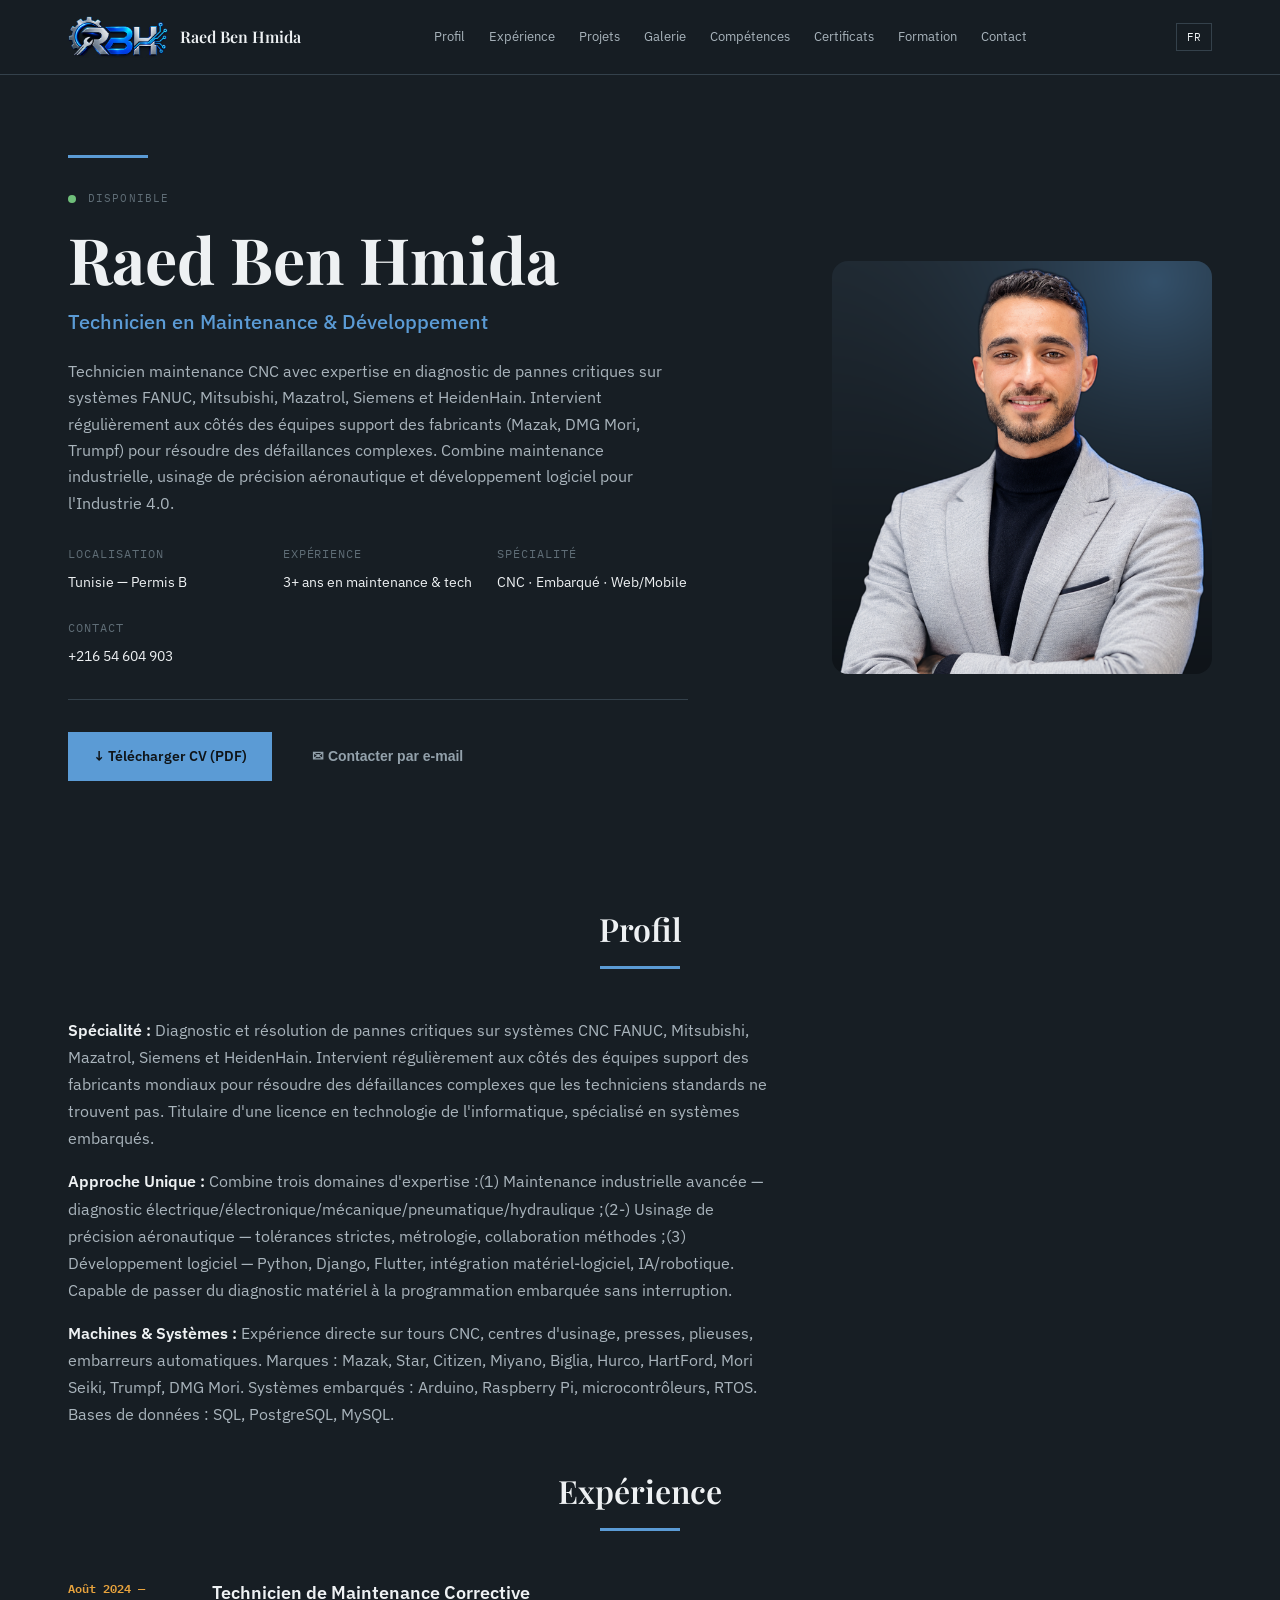
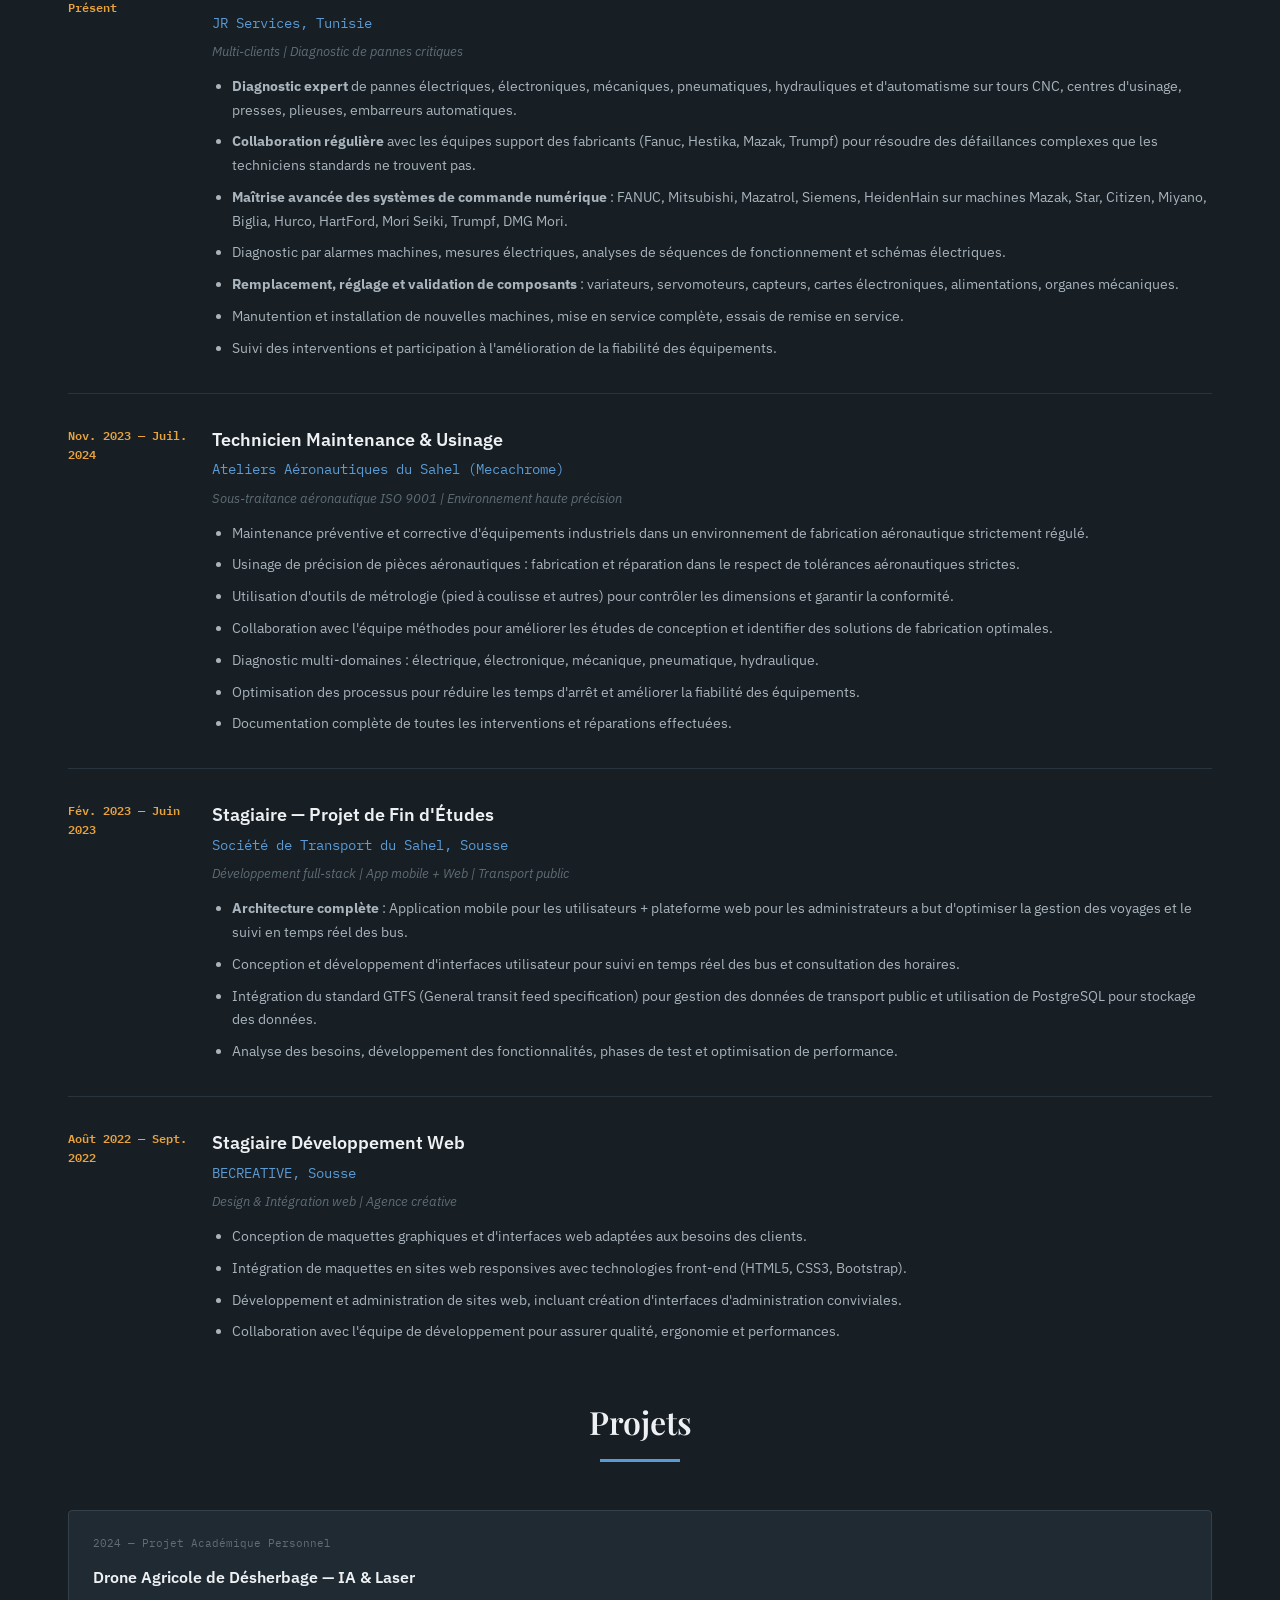
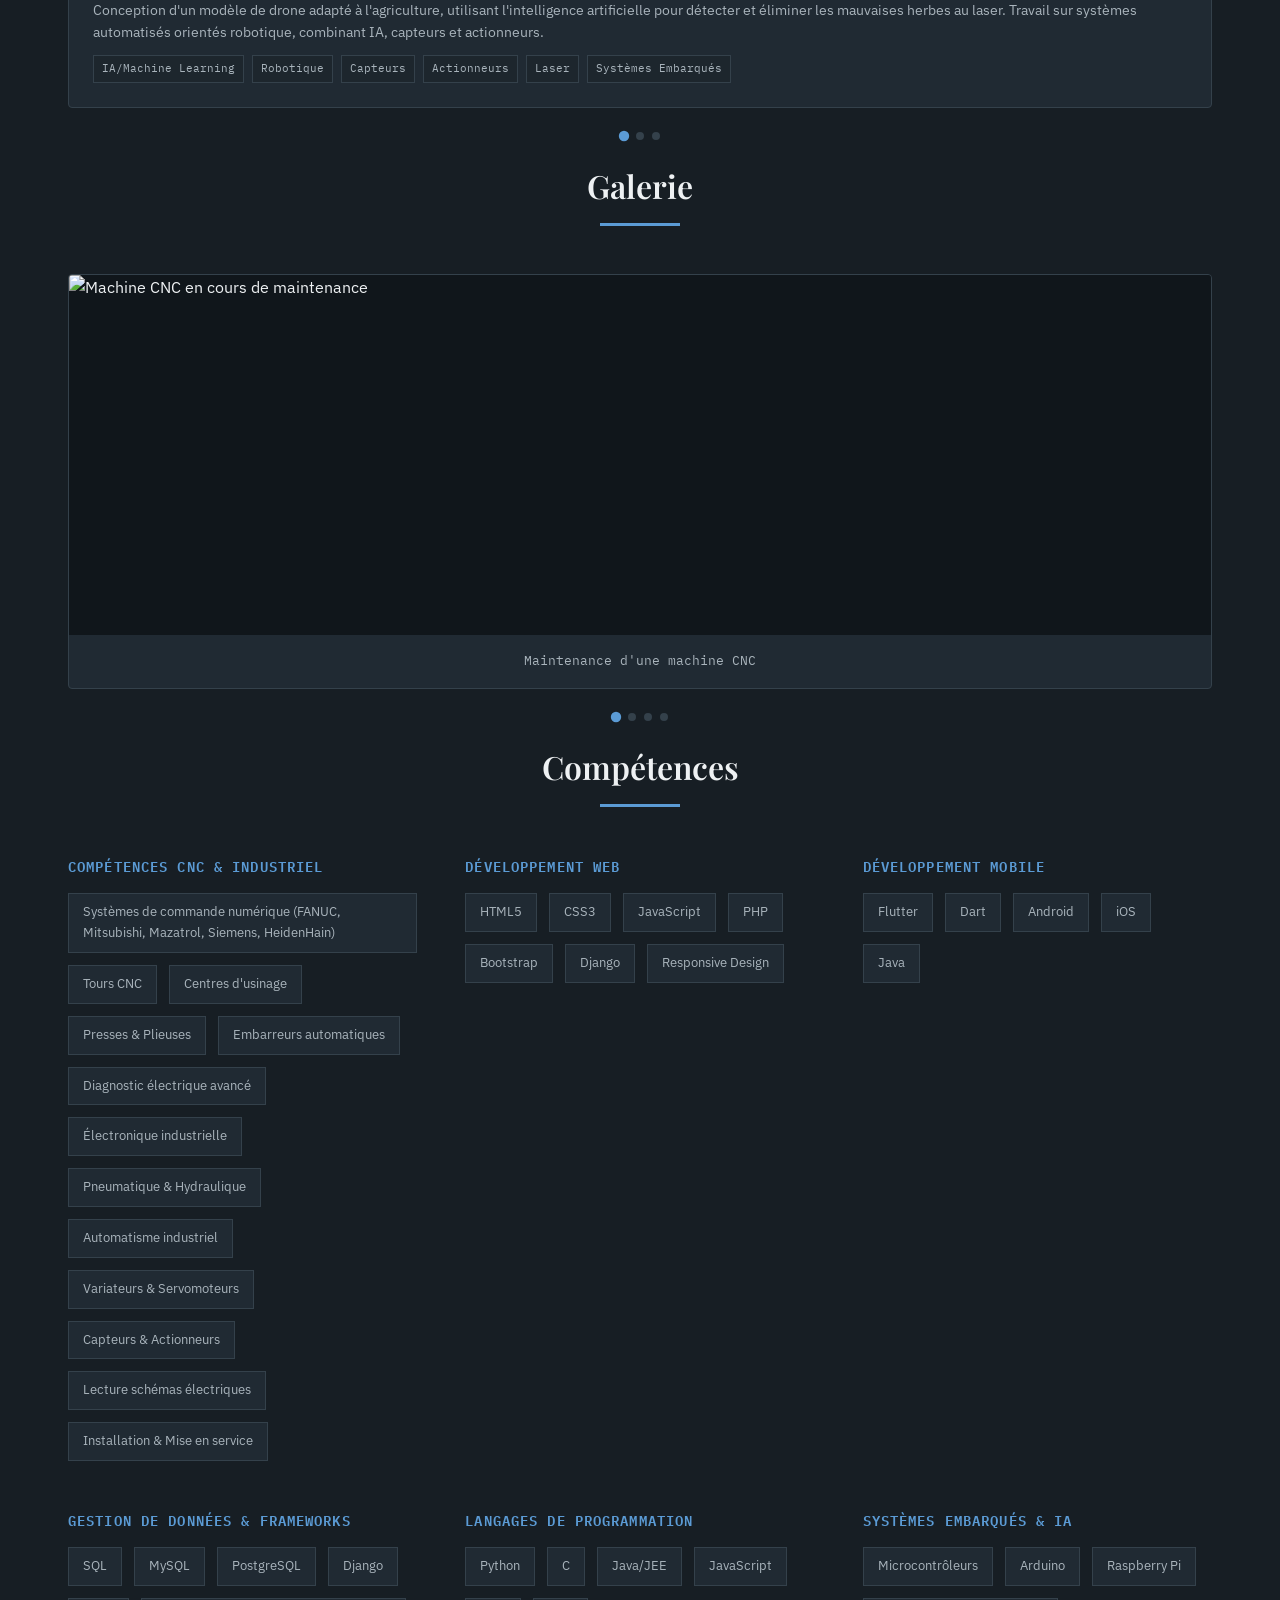
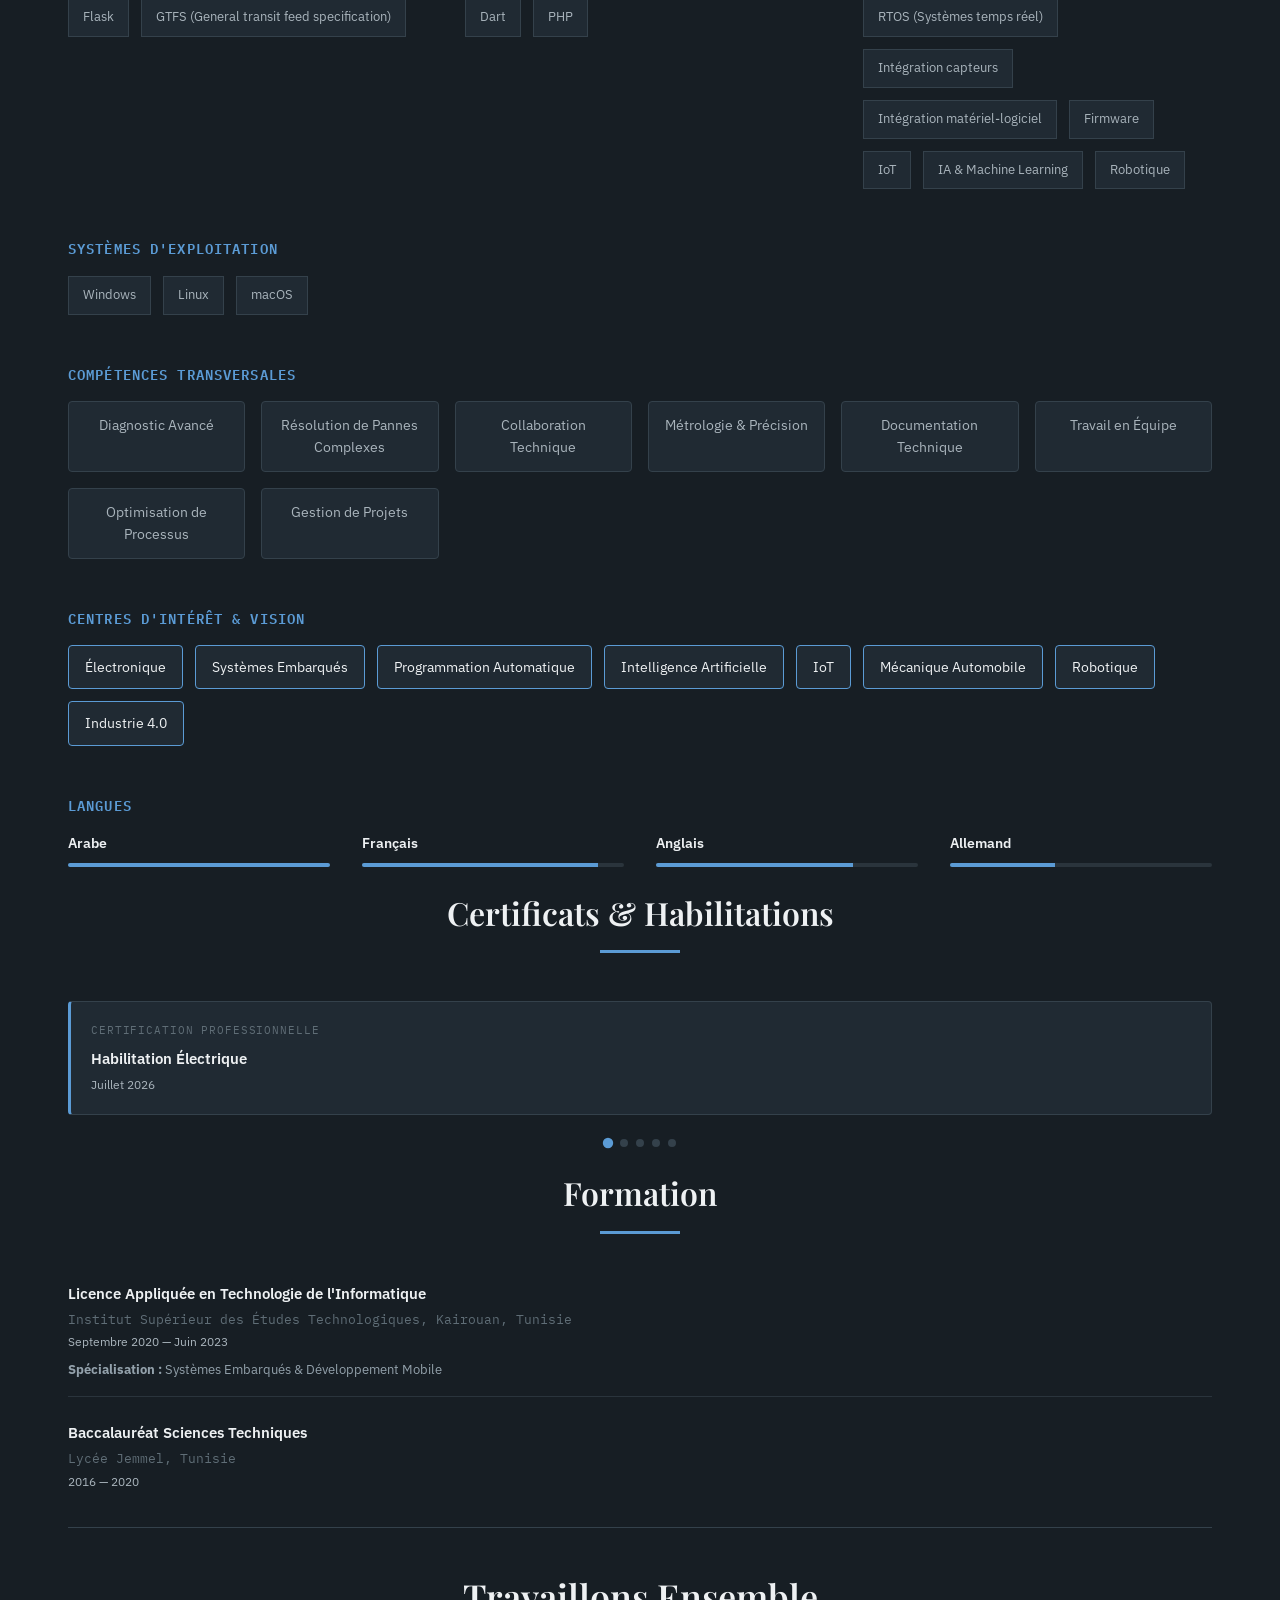
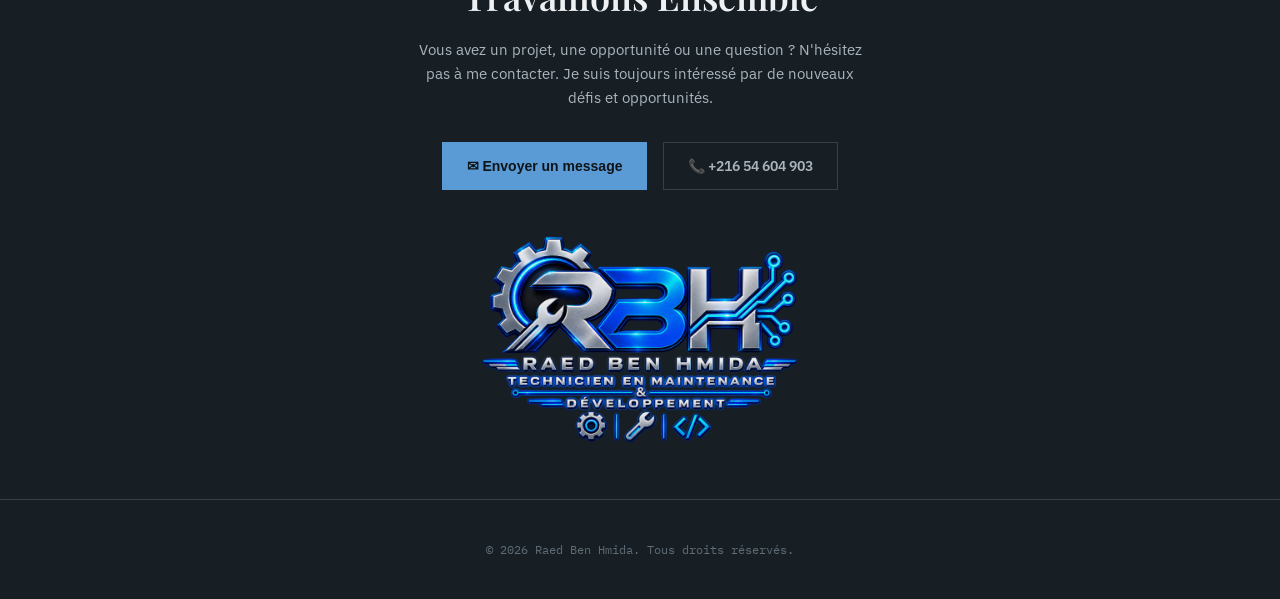
==== commit 68184794: "Update index.html" ====
--- a/index.html
+++ b/index.html
@@ -280,7 +280,7 @@
       <!-- Vidéo 1 -->
       <figure class="gallery-card gallery-video reveal-item">
         <video controls preload="metadata">
-          <source src="videos/demo-machine.mp4" type="video/mp4">
+          <source src="Diagnostic_maintenance_portfolio.mp4" type="video/mp4">
           Votre navigateur ne supporte pas la lecture vidéo.
         </video>
 
--- a/css/style.css
+++ b/css/style.css
@@ -1232,41 +1232,71 @@
     transition: none;
   }
 }
-/* Galerie */
+/* ==========================================
+   GALERIE SLIDER
+   ========================================== */
+
 .gallery-grid {
-  display: grid;
-  grid-template-columns: repeat(auto-fit, minmax(260px, 1fr));
+  display: flex;
+  flex-wrap: nowrap;
+  overflow-x: auto;
+  scroll-snap-type: x mandatory;
+  -webkit-overflow-scrolling: touch;
+  scroll-behavior: smooth;
   gap: 24px;
-}
-
-.gallery-item {
+  padding-bottom: 4px;
+  scrollbar-width: none;
+}
+
+.gallery-grid::-webkit-scrollbar {
+  display: none;
+}
+
+.gallery-card {
+  flex: 0 0 100%;
+  scroll-snap-align: start;
   margin: 0;
+
   overflow: hidden;
   background: var(--color-surface);
   border: 1px solid var(--color-border);
-  border-radius: 6px;
-  transition: transform 0.3s ease, border-color 0.3s ease;
-}
-
-.gallery-item:hover {
-  transform: translateY(-4px);
+  border-radius: 4px;
+
+  transition:
+    transform 0.3s ease,
+    border-color 0.3s ease,
+    box-shadow 0.3s ease;
+}
+
+.gallery-card:hover {
+  transform: translateY(-3px);
   border-color: var(--color-primary);
-}
-
-.gallery-item img,
-.gallery-item video {
+  box-shadow: 0 12px 24px rgba(0, 0, 0, 0.25);
+}
+
+.gallery-card img,
+.gallery-card video {
   display: block;
   width: 100%;
-  height: 240px;
+  height: 360px;
   object-fit: cover;
-}
-
-.gallery-item figcaption {
-  padding: 14px;
+  background: #10161b;
+}
+
+.gallery-card figcaption {
+  padding: 16px;
   color: var(--color-muted);
   font-size: 13px;
   font-family: 'IBM Plex Mono', monospace;
-}
-
-
-
+  text-align: center;
+}
+
+/* Sur petit écran */
+@media (max-width: 600px) {
+  .gallery-card img,
+  .gallery-card video {
+    height: 240px;
+  }
+}
+
+
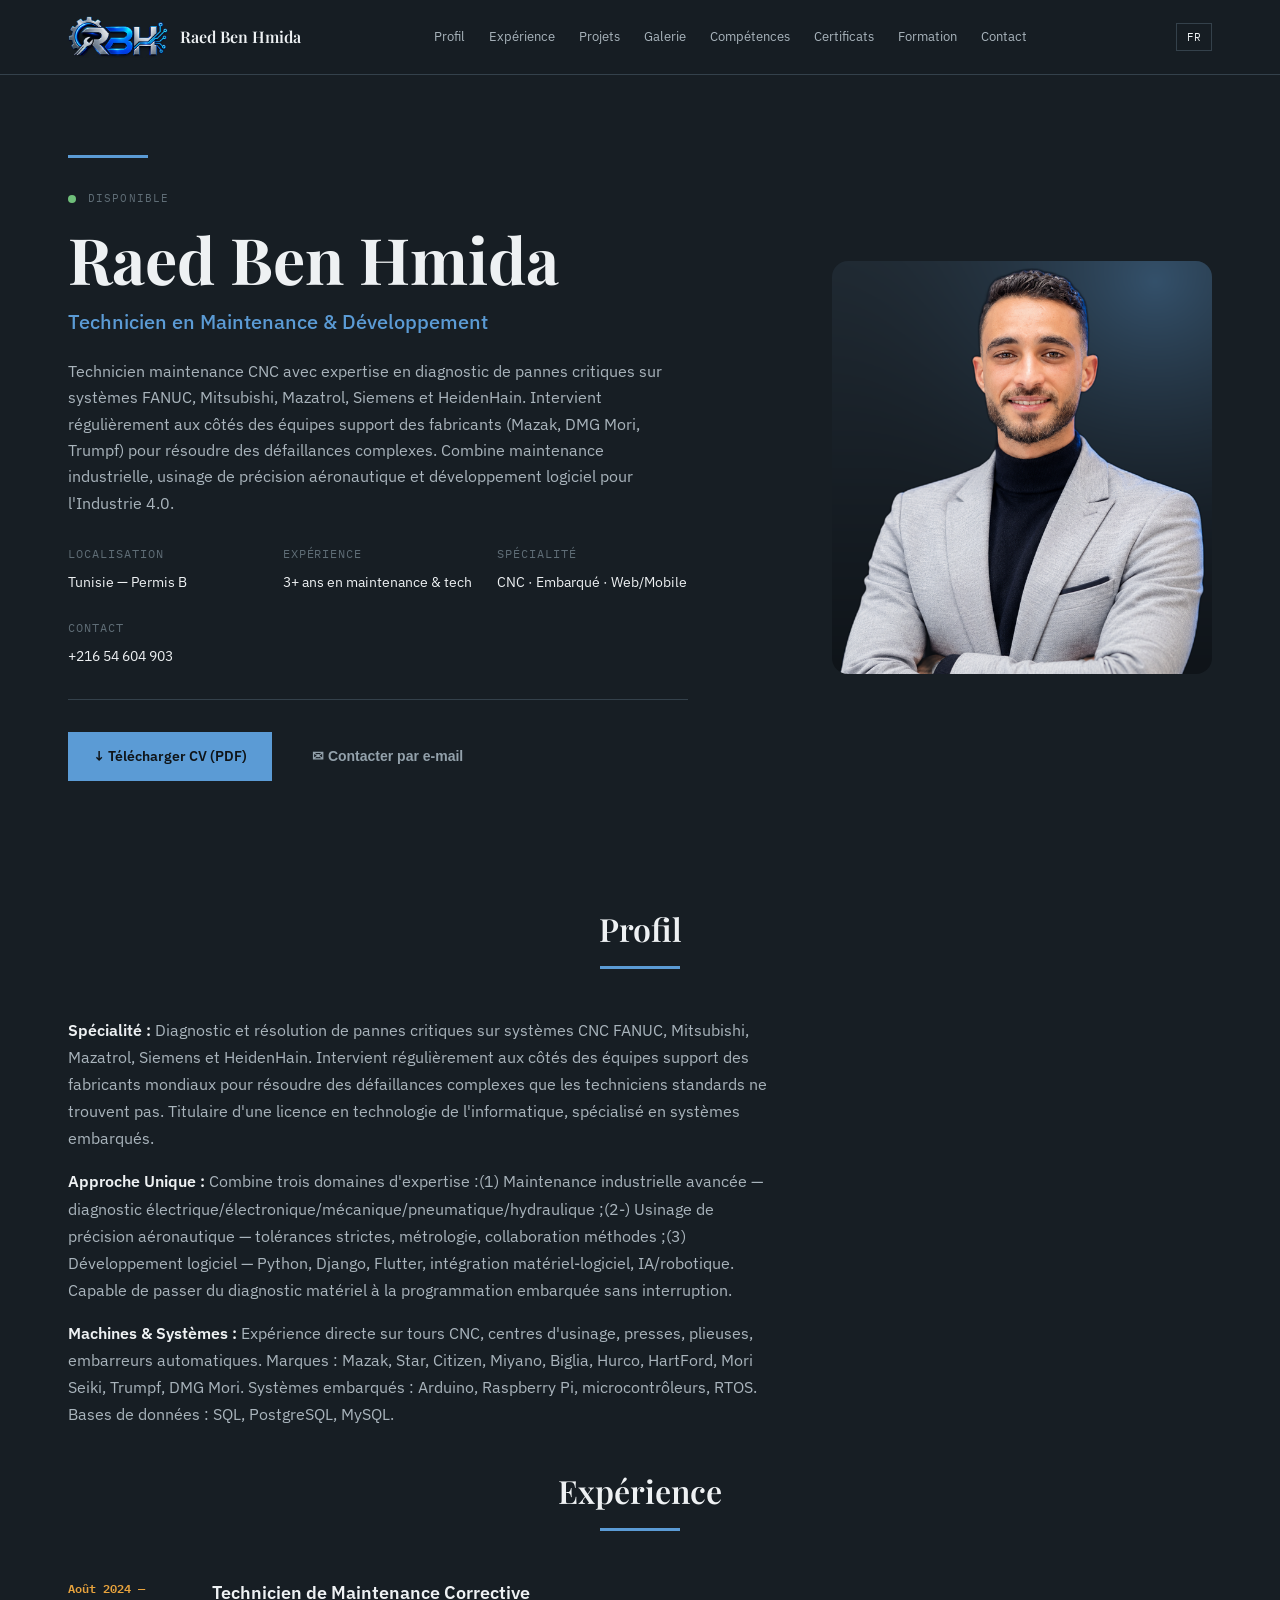
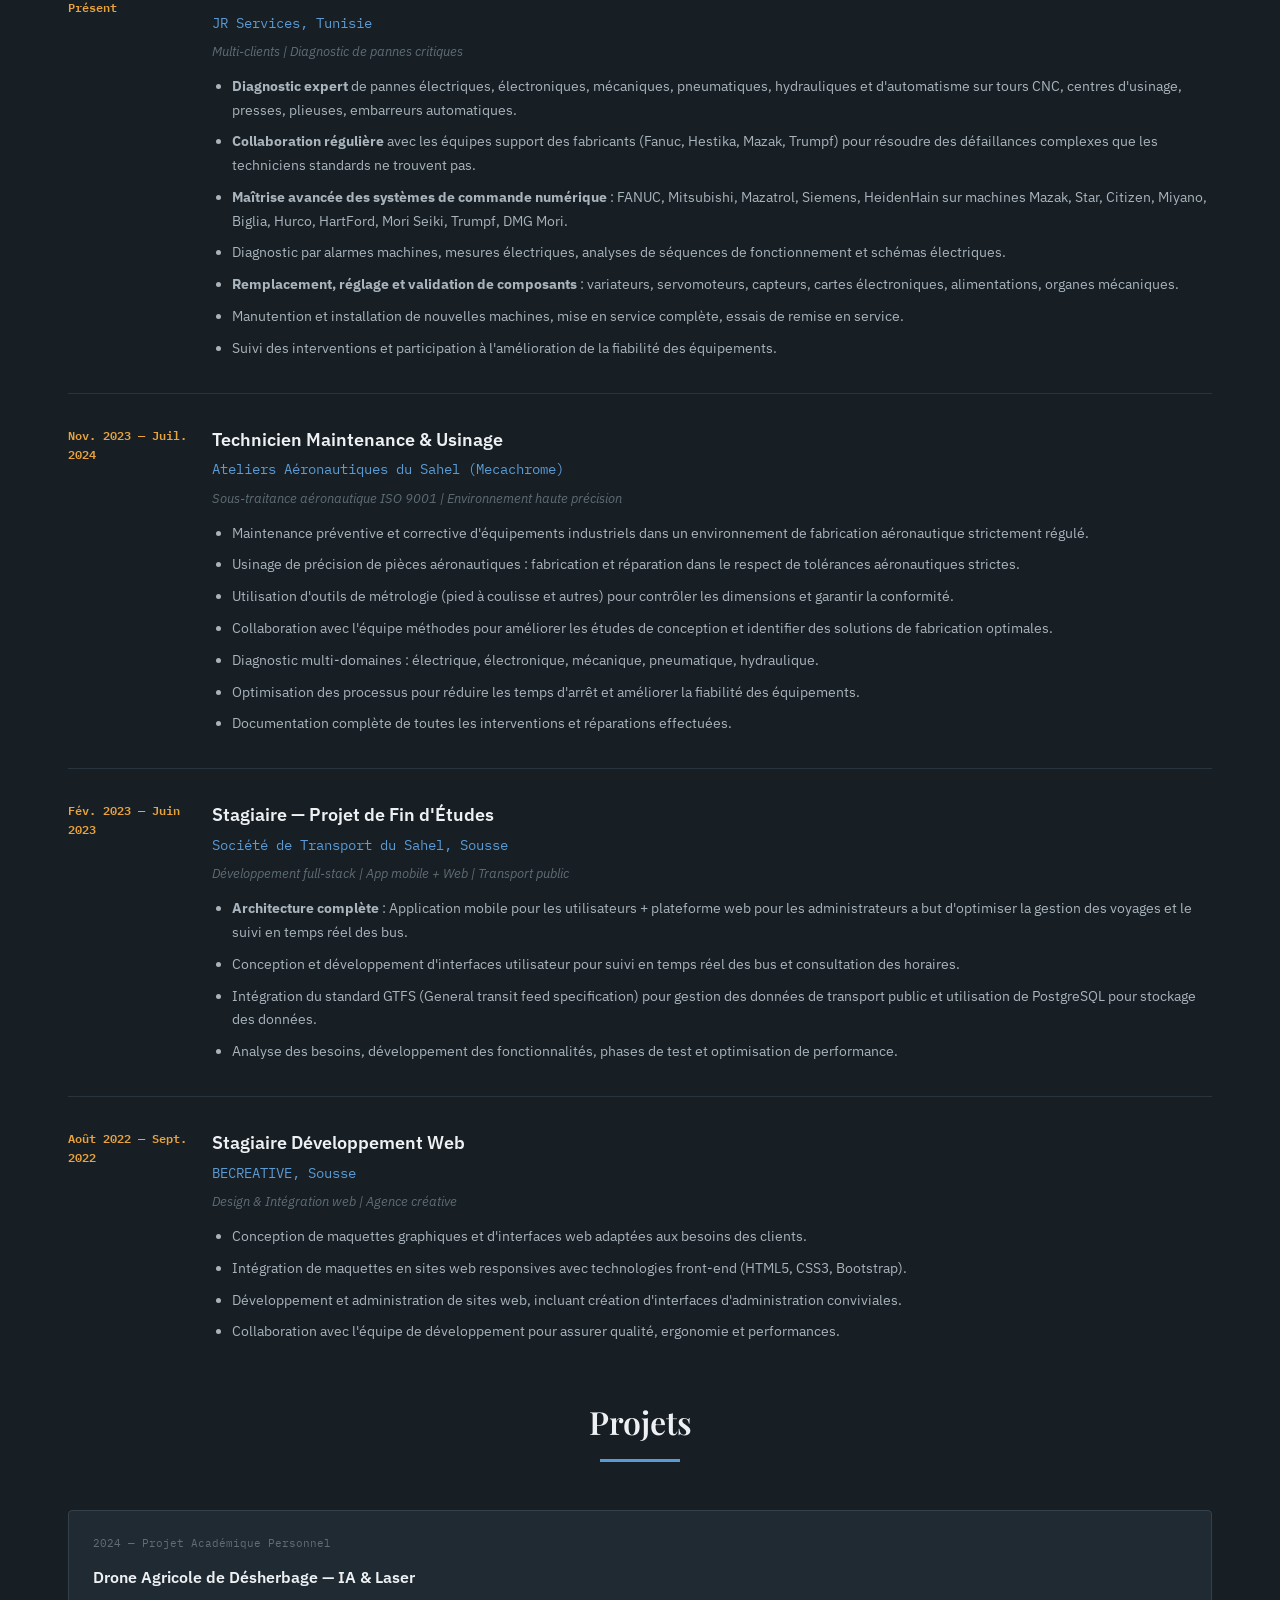
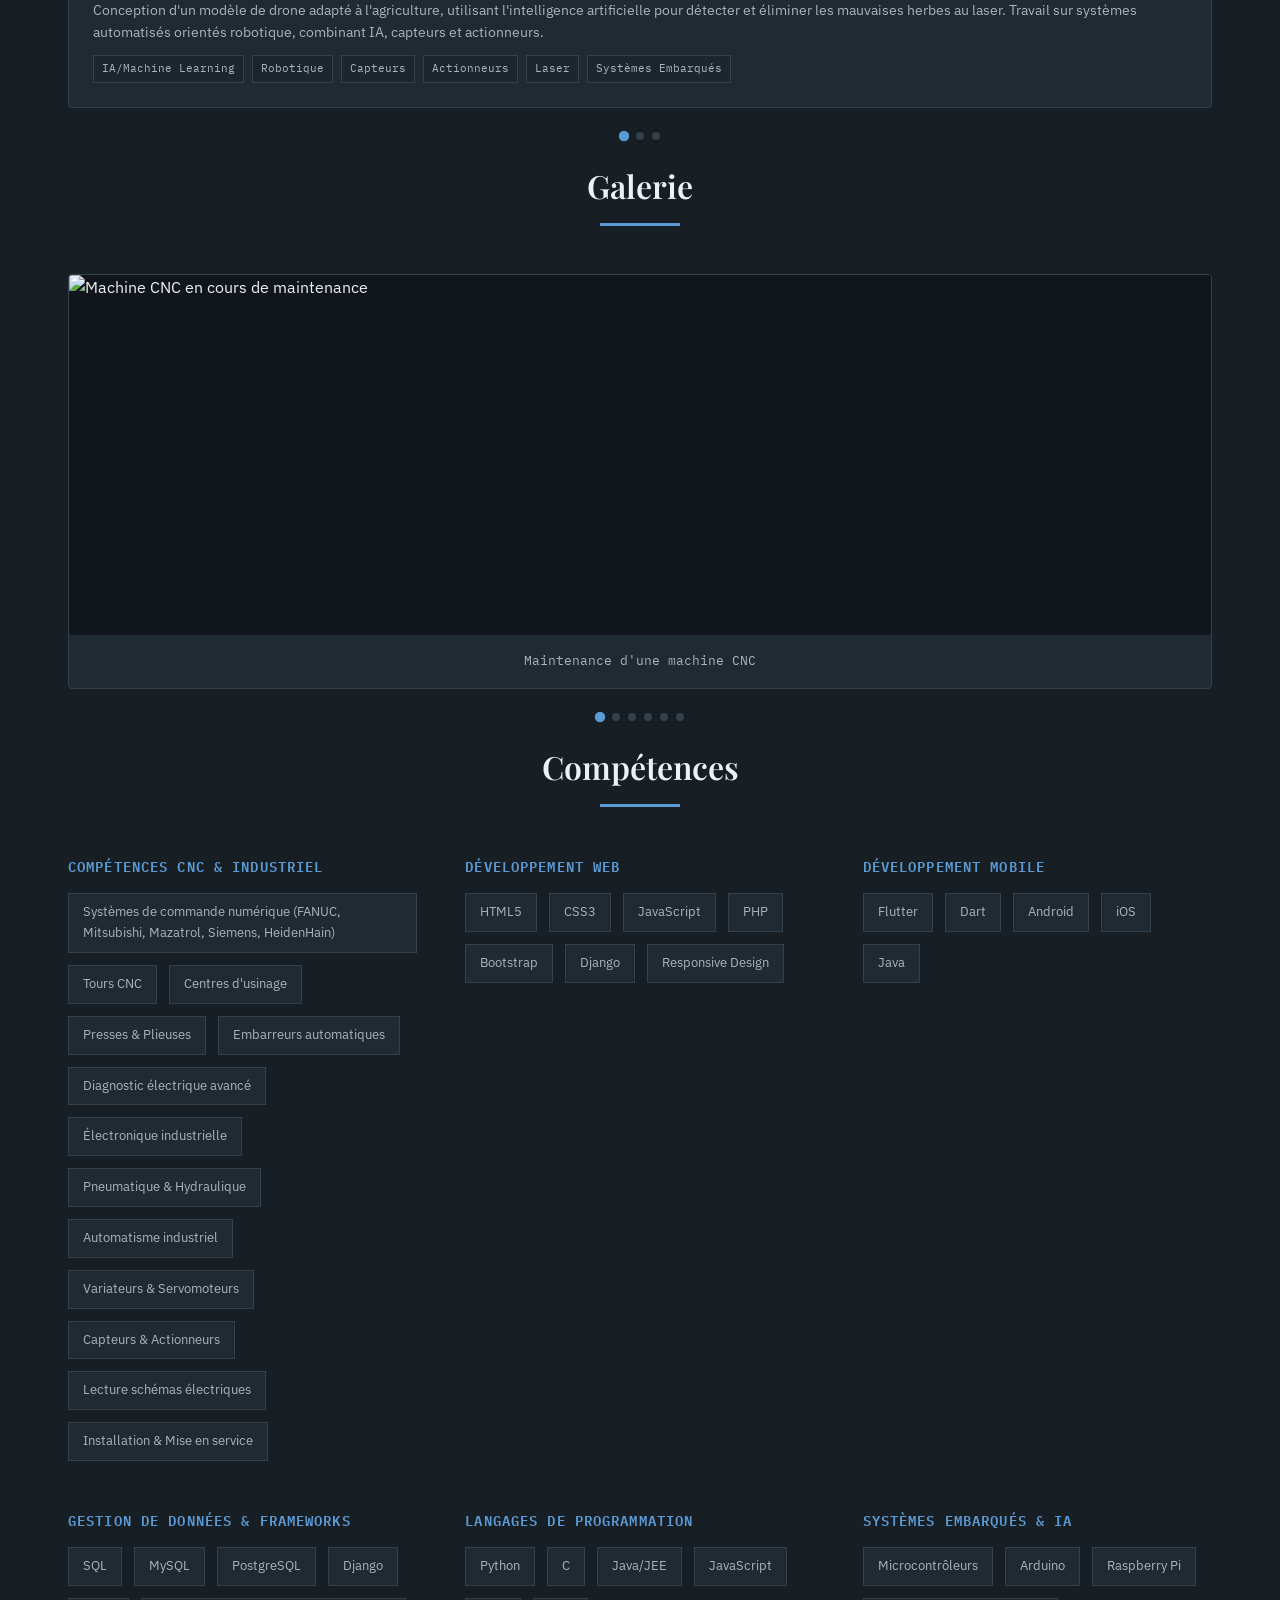
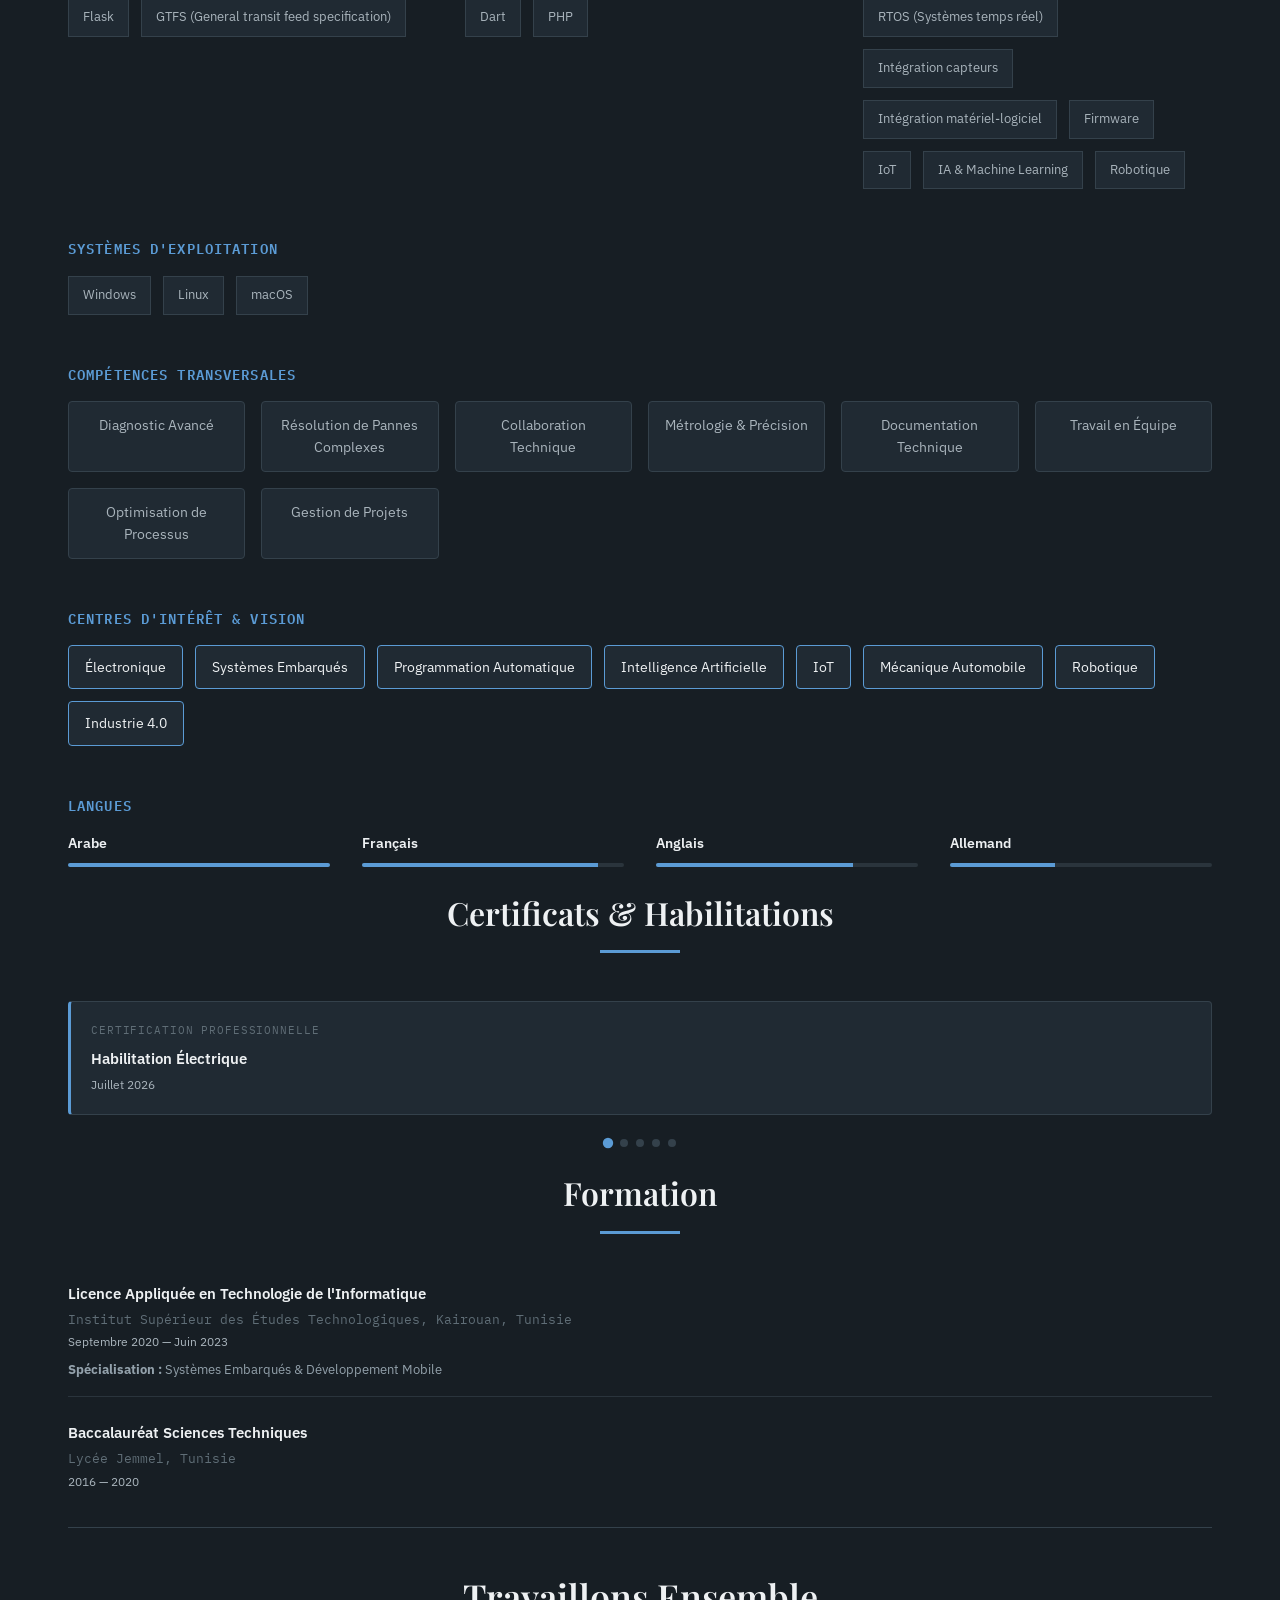
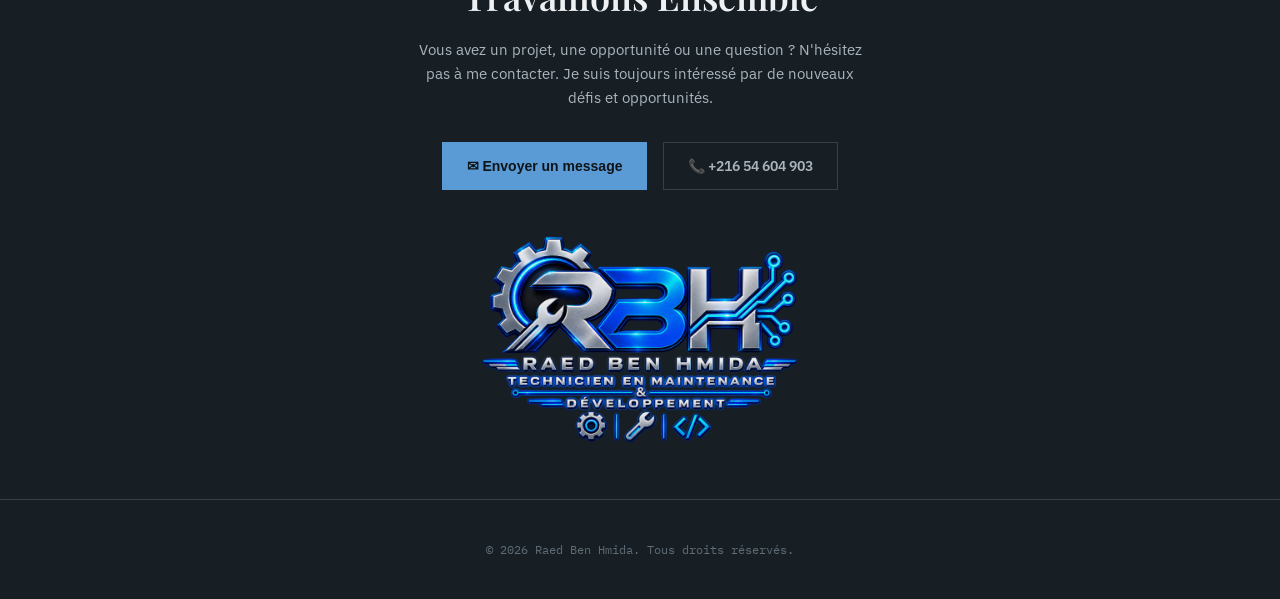
==== commit 661a9d87: "Update index.html" ====
--- a/index.html
+++ b/index.html
@@ -268,7 +268,7 @@
       <!-- Photo 2 -->
       <figure class="gallery-card reveal-item">
         <img
-          src="images/gallery/carte-electronique.jpg"
+          src="images/gallery/Photo 2.jpg"
           alt="Carte électronique industrielle"
           loading="lazy"
         >
@@ -276,11 +276,33 @@
           Diagnostic électronique
         </figcaption>
       </figure>
+      <!-- Photo 3 -->
+      <figure class="gallery-card reveal-item">
+        <img
+          src="images/gallery/Photo 2.jpg"
+          alt="Carte électronique industrielle"
+          loading="lazy"
+        >
+        <figcaption>
+          Diagnostic électronique
+        </figcaption>
+      </figure>
+      <!-- Photo 4 -->
+      <figure class="gallery-card reveal-item">
+        <img
+          src="images/gallery/Photo 2.jpg"
+          alt="Carte électronique industrielle"
+          loading="lazy"
+        >
+        <figcaption>
+          Diagnostic électronique
+        </figcaption>
+      </figure>
 
       <!-- Vidéo 1 -->
       <figure class="gallery-card gallery-video reveal-item">
         <video controls preload="metadata">
-          <source src="Diagnostic_maintenance_portfolio.mp4" type="video/mp4">
+          <source src="videos/Diagnostic_maintenance_portfolio.mp4" type="video/mp4">
           Votre navigateur ne supporte pas la lecture vidéo.
         </video>
 
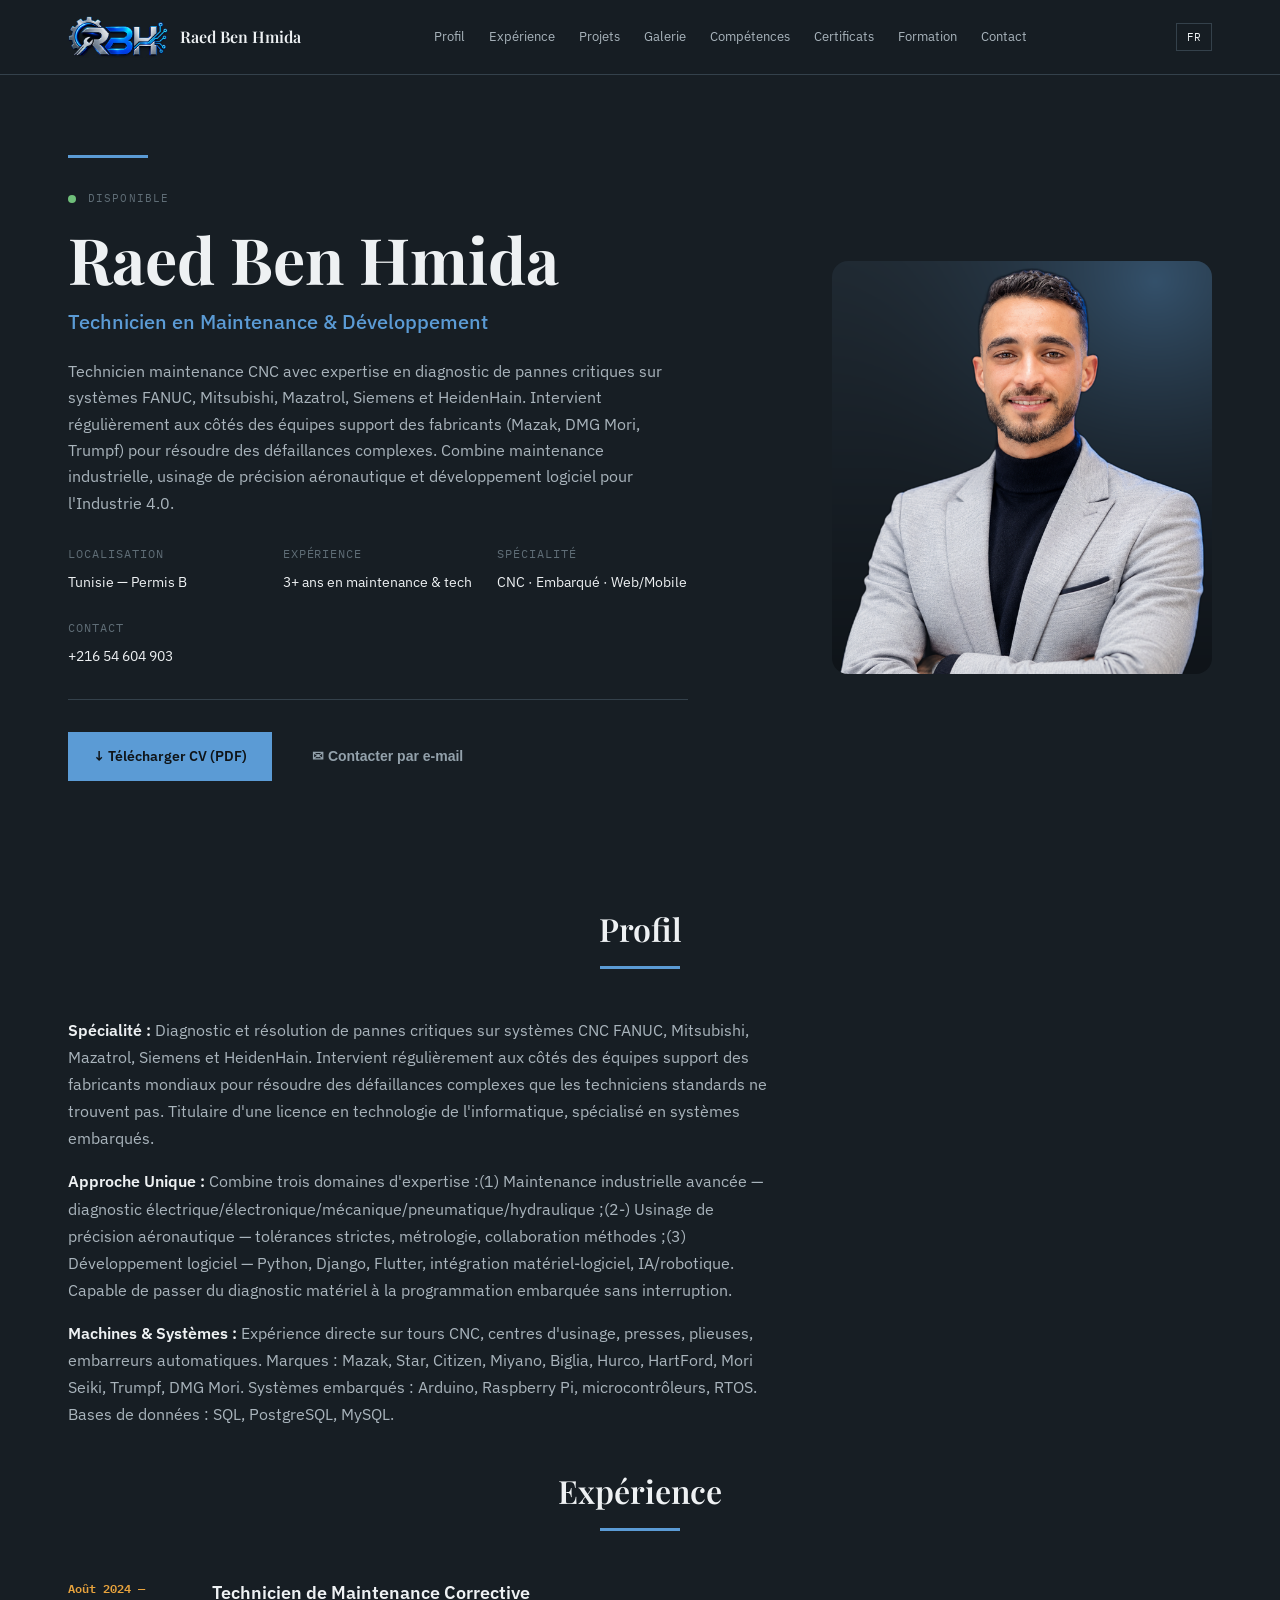
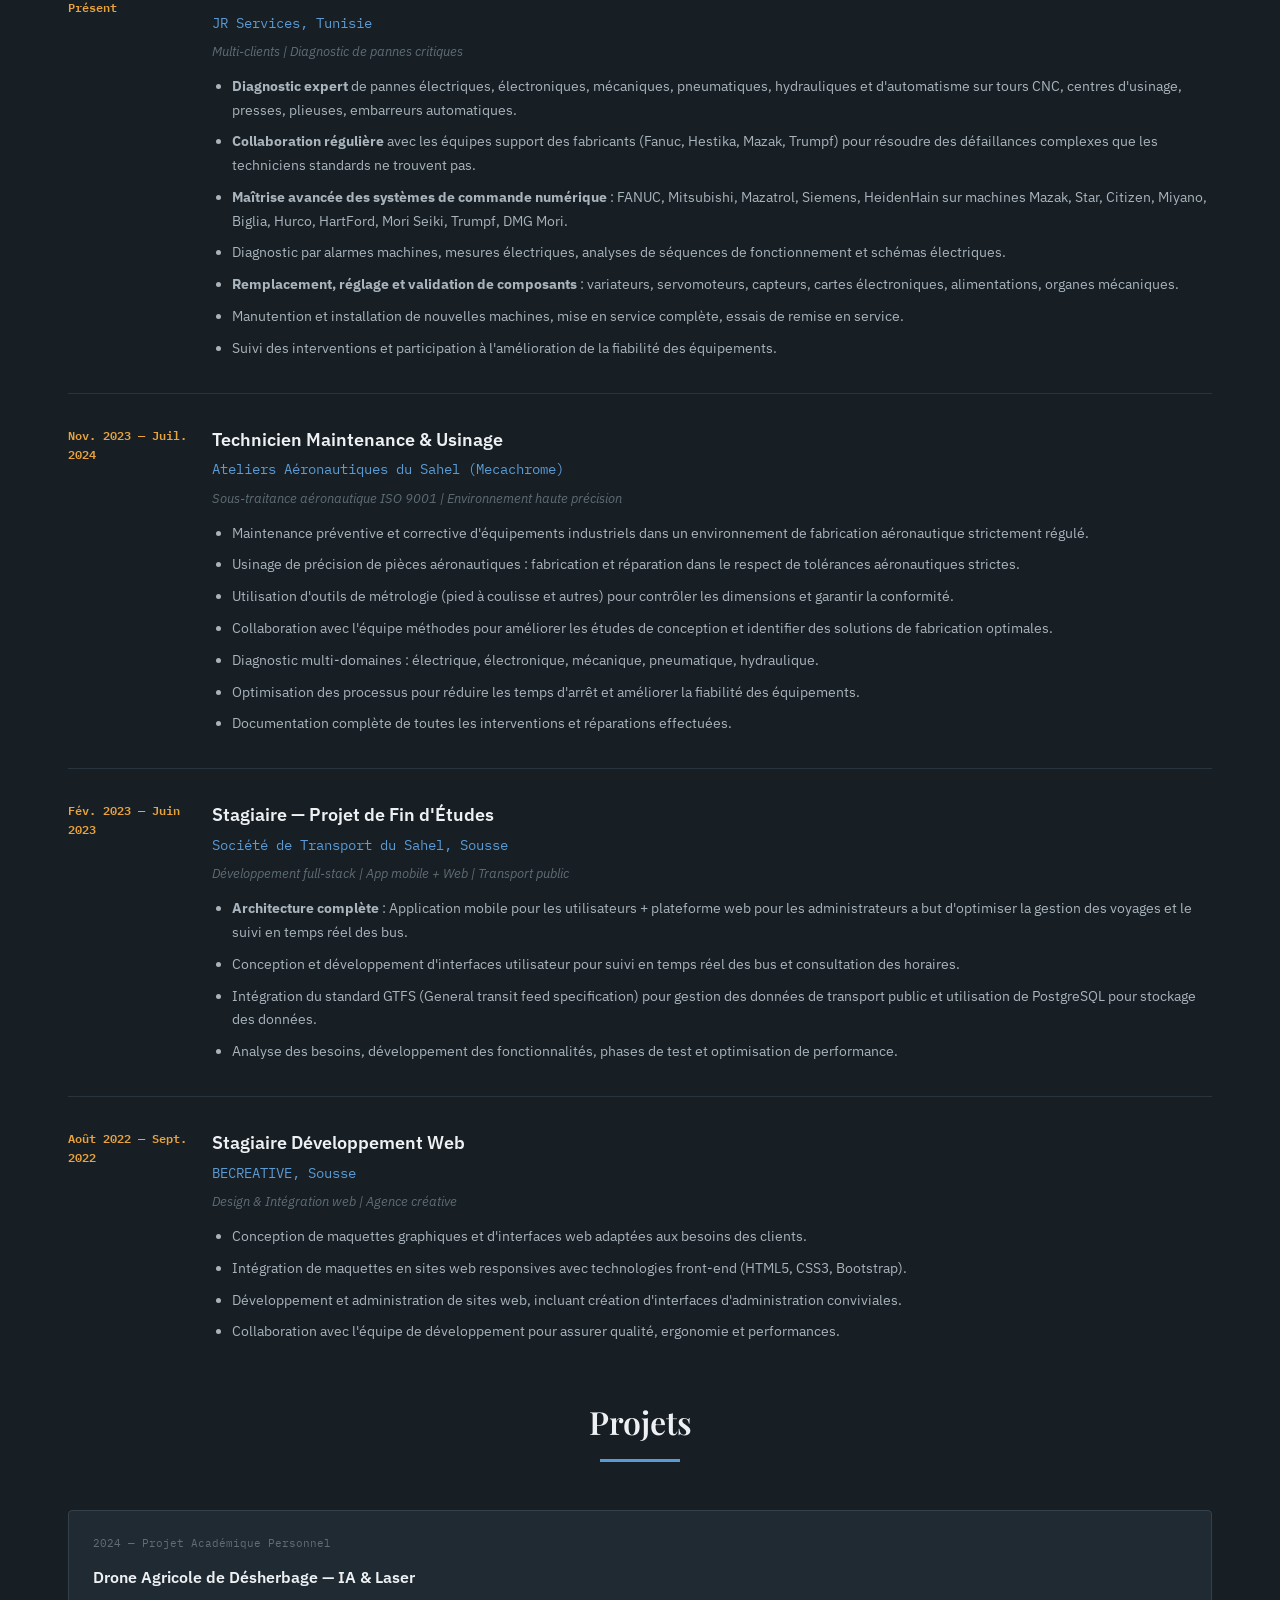
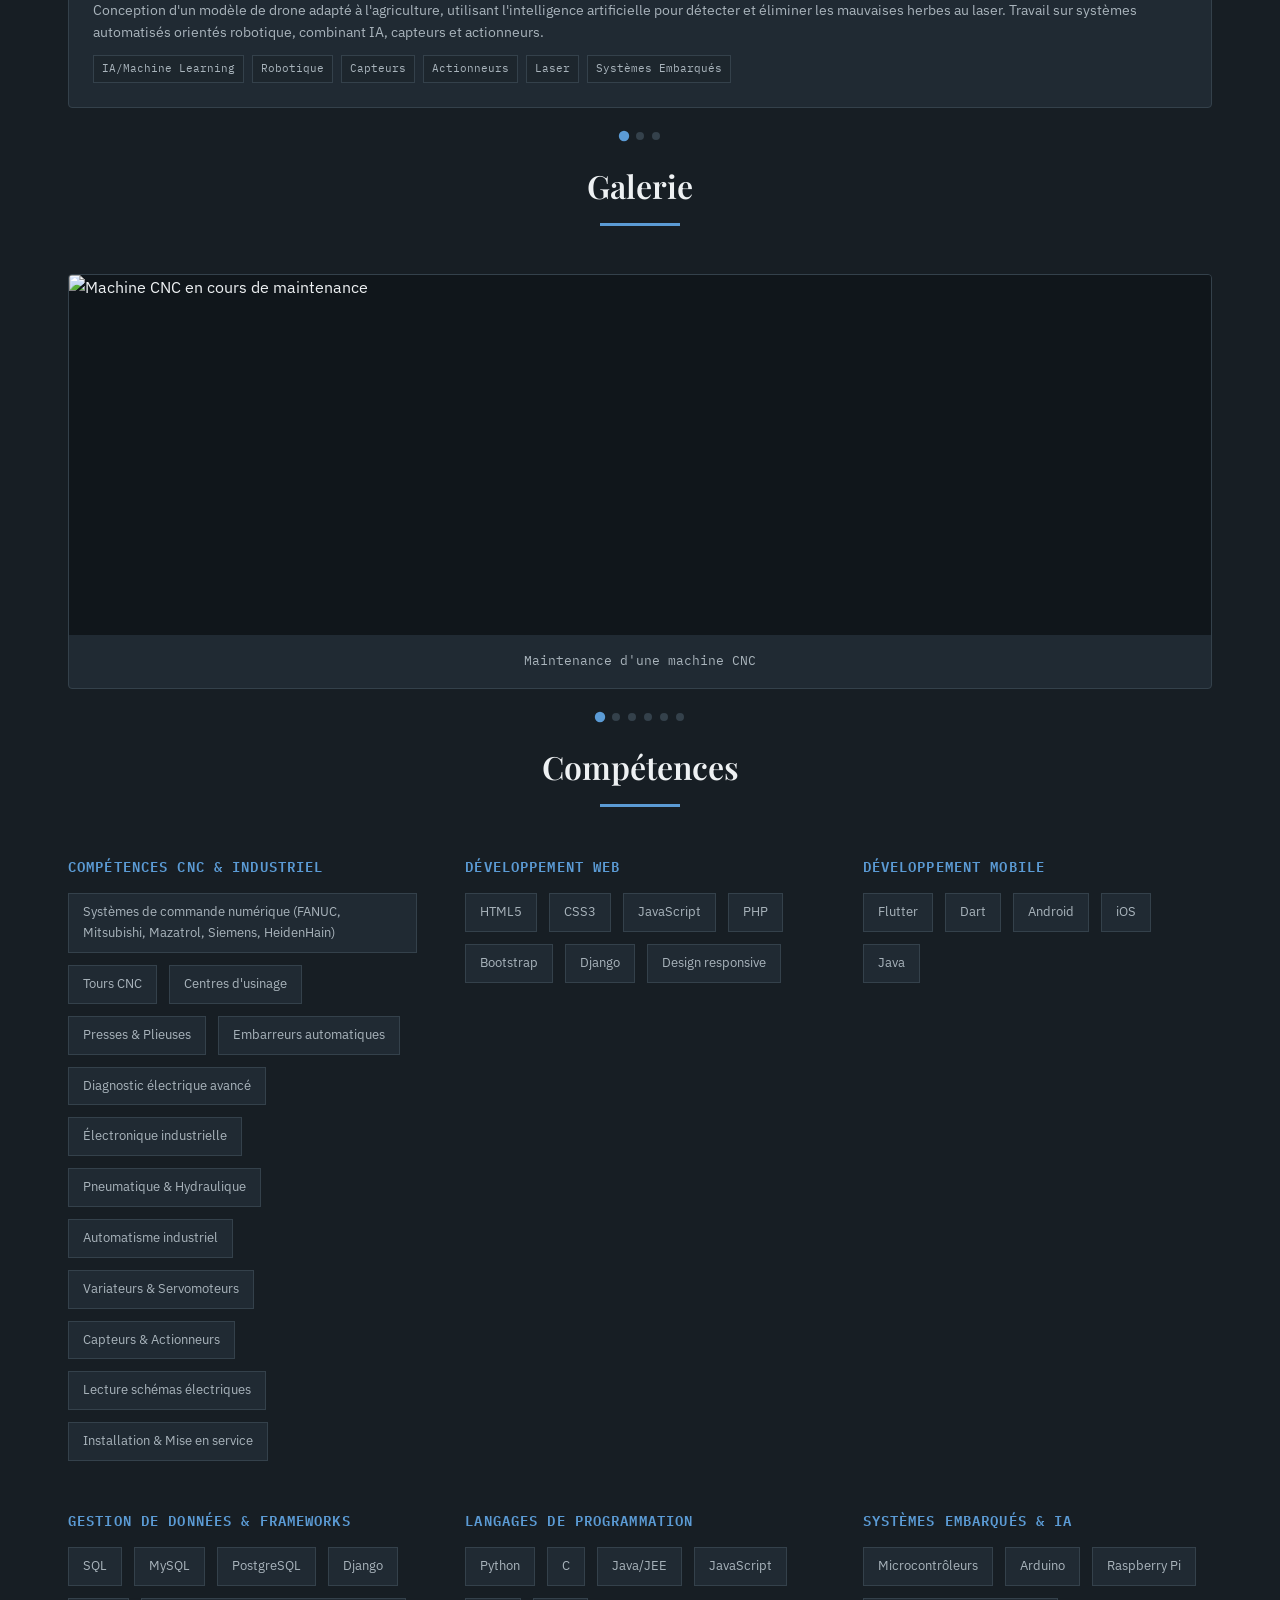
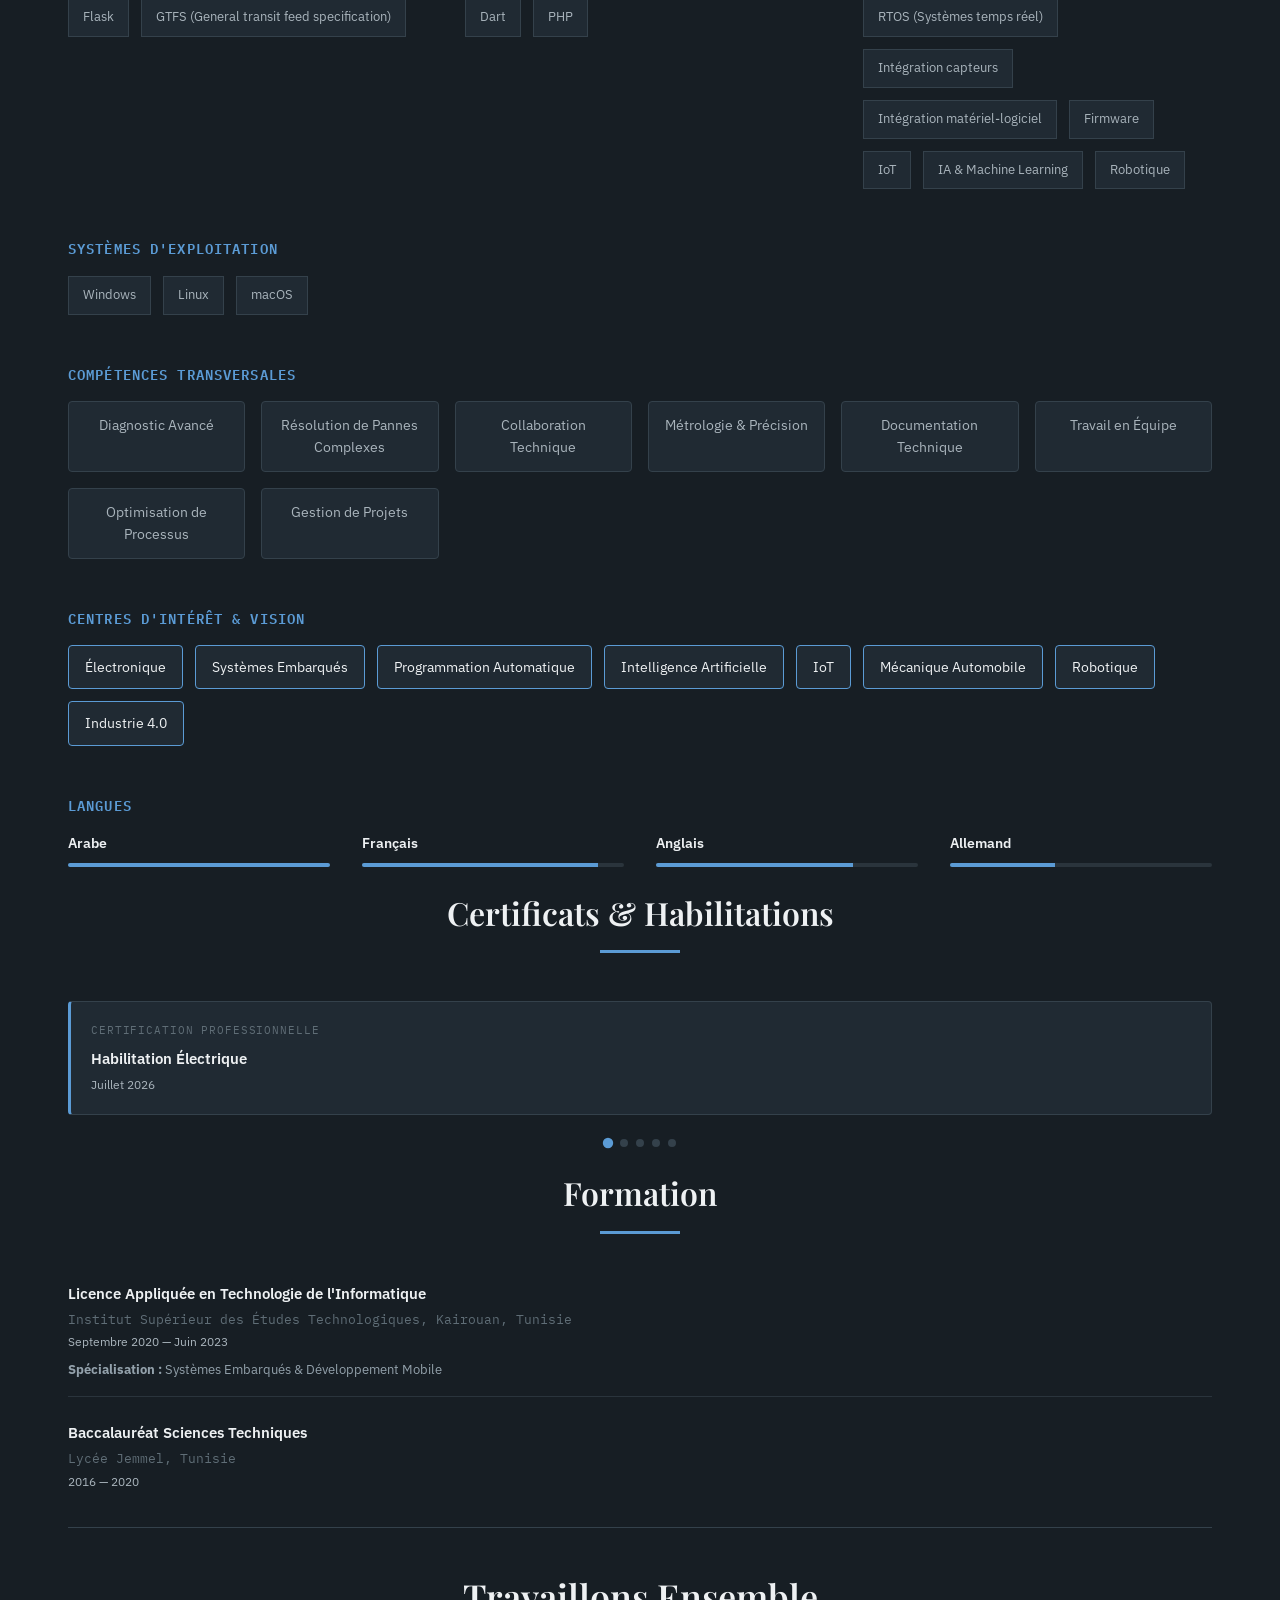
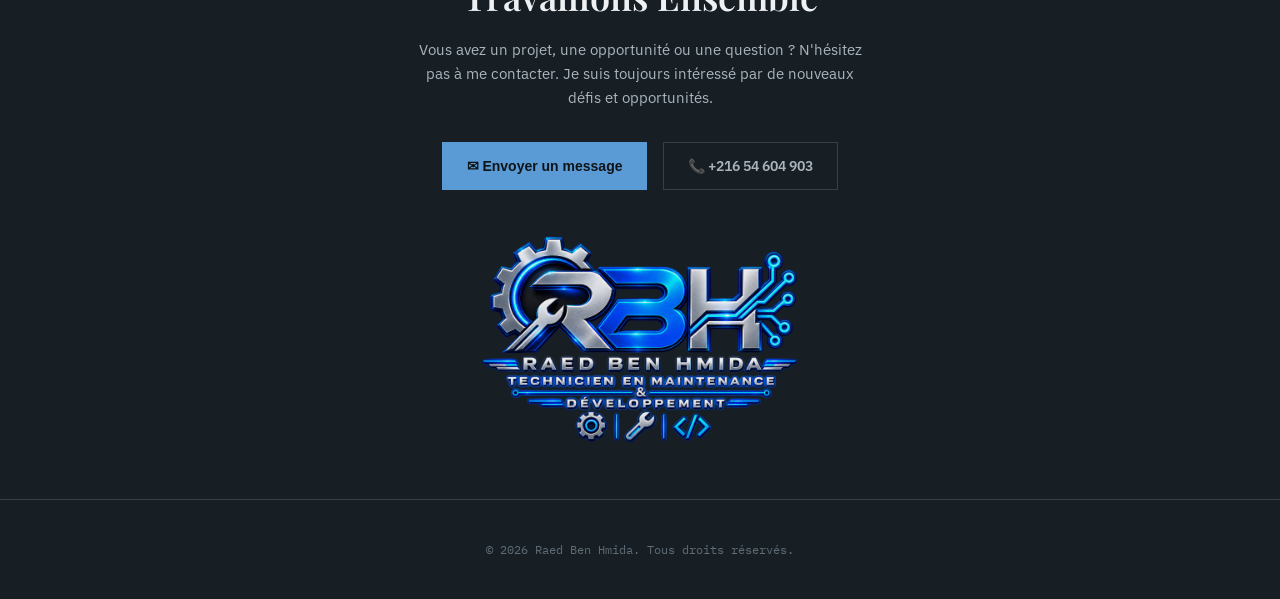
==== commit 20643a54: "Update index.html" ====
--- a/index.html
+++ b/index.html
@@ -23,7 +23,7 @@
         <a href="#profil" data-i18n="nav.profil">Profil</a>
         <a href="#experience" data-i18n="nav.experience">Expérience</a>
         <a href="#projets" data-i18n="nav.projets">Projets</a>
-        <a href="#galerie">Galerie</a>
+        <a href="#galerie" data-i18n="nav.galerie">Galerie</a>
         <a href="#competences" data-i18n="nav.competences">Compétences</a>
         <a href="#certificats" data-i18n="nav.certificats">Certificats</a>
         <a href="#formation" data-i18n="nav.formation">Formation</a>
@@ -206,7 +206,7 @@
           <span class="tech-tag" data-i18n="project1.tech.2">Robotique</span>
           <span class="tech-tag" data-i18n="project1.tech.3">Capteurs</span>
           <span class="tech-tag" data-i18n="project1.tech.4">Actionneurs</span>
-          <span class="tech-tag">Laser</span>
+          <span class="tech-tag" data-i18n="tech.laser">Laser</span>
           <span class="tech-tag" data-i18n="project1.tech.5">Systèmes Embarqués</span>
         </div>
       </div>
@@ -218,11 +218,11 @@
           Application full-stack combinant une application mobile et une plateforme web pour optimiser la gestion des voyages et le suivi en temps réel des bus. Intégration du standard <a href="https://gtfs.org" target="_blank" rel="noopener">GTFS</a> (General Transit feed specification) pour gestion des données de transport public.
         </p>
         <div class="project-tech">
-          <span class="tech-tag">Flutter</span>
-          <span class="tech-tag">Django</span>
-          <span class="tech-tag">PostgreSQL</span>
+          <span class="tech-tag" data-i18n="tech.flutter">Flutter</span>
+          <span class="tech-tag" data-i18n="tech.django">Django</span>
+          <span class="tech-tag" data-i18n="tech.postgresql">PostgreSQL</span>
           <span class="tech-tag"><a href="https://gtfs.org" target="_blank" rel="noopener">GTFS</a></span>
-          <span class="tech-tag">Real-time</span>
+          <span class="tech-tag" data-i18n="tech.realtime">Real-time</span>
         </div>
       </div>
 
@@ -233,10 +233,10 @@
           Conception et développement de sites web responsives avec interfaces d'administration conviviales. Maquettes graphiques adaptées aux besoins des clients avec principes modernes de UI/UX.
         </p>
         <div class="project-tech">
-          <span class="tech-tag">HTML5</span>
-          <span class="tech-tag">CSS3</span>
-          <span class="tech-tag">Bootstrap</span>
-          <span class="tech-tag">PHP</span>
+          <span class="tech-tag" data-i18n="tech.html5">HTML5</span>
+          <span class="tech-tag" data-i18n="tech.css3">CSS3</span>
+          <span class="tech-tag" data-i18n="tech.bootstrap">Bootstrap</span>
+          <span class="tech-tag" data-i18n="tech.php">PHP</span>
           <span class="tech-tag">UI/UX</span>
         </div>
       </div>
@@ -248,7 +248,7 @@
 <section id="galerie" class="reveal">
   <div class="container">
     <div class="section-header">
-      <h2 class="section-title">Galerie</h2>
+      <h2 class="section-title" data-i18n="section.galerie">Galerie</h2>
       <div class="section-line"></div>
     </div>
 
@@ -257,69 +257,69 @@
       <figure class="gallery-card reveal-item">
         <img
           src="images/gallery/machine-cnc.jpg"
-          alt="Machine CNC en cours de maintenance"
+          data-i18n-alt="gallery.alt.machine" data-i18n-alt="gallery.alt.machine" alt="Machine CNC en cours de maintenance"
           loading="lazy"
         >
         <figcaption>
-          Maintenance d'une machine CNC
+          <span data-i18n="gallery.1">Maintenance d'une machine CNC</span>
         </figcaption>
       </figure>
 
       <!-- Photo 2 -->
       <figure class="gallery-card reveal-item">
         <img
-          src="images/gallery/Photo 2.jpg"
-          alt="Carte électronique industrielle"
+          src="images/gallery/Photo 2.png"
+          data-i18n-alt="gallery.alt.board" data-i18n-alt="gallery.alt.board" alt="Carte électronique industrielle"
           loading="lazy"
         >
         <figcaption>
-          Diagnostic électronique
+          <span data-i18n="gallery.2">Diagnostic électronique</span>
+        </figcaption>
+      </figure>
+     
+      <!-- Vidéo 1 -->
+      <figure class="gallery-card gallery-video reveal-item">
+        <video controls preload="metadata">
+          <source src="videos/Diagnostic_maintenance_portfolio.mp4" type="video/mp4">
+          <span data-i18n="gallery.videoFallback">Votre navigateur ne supporte pas la lecture vidéo.</span>
+        </video>
+
+        <figcaption>
+          <span data-i18n="gallery.3">Résolution de pannes critiques</span>
         </figcaption>
       </figure>
       <!-- Photo 3 -->
       <figure class="gallery-card reveal-item">
         <img
           src="images/gallery/Photo 2.jpg"
-          alt="Carte électronique industrielle"
+          data-i18n-alt="gallery.alt.board" data-i18n-alt="gallery.alt.board" alt="Carte électronique industrielle"
           loading="lazy"
         >
         <figcaption>
-          Diagnostic électronique
+          <span data-i18n="gallery.2">Diagnostic électronique</span>
         </figcaption>
       </figure>
       <!-- Photo 4 -->
       <figure class="gallery-card reveal-item">
         <img
           src="images/gallery/Photo 2.jpg"
-          alt="Carte électronique industrielle"
+          data-i18n-alt="gallery.alt.board" data-i18n-alt="gallery.alt.board" alt="Carte électronique industrielle"
           loading="lazy"
         >
         <figcaption>
-          Diagnostic électronique
-        </figcaption>
-      </figure>
-
-      <!-- Vidéo 1 -->
-      <figure class="gallery-card gallery-video reveal-item">
-        <video controls preload="metadata">
-          <source src="videos/Diagnostic_maintenance_portfolio.mp4" type="video/mp4">
-          Votre navigateur ne supporte pas la lecture vidéo.
-        </video>
-
-        <figcaption>
-          Démonstration technique
+          <span data-i18n="gallery.2">Diagnostic électronique</span>
         </figcaption>
       </figure>
 
       <!-- Vidéo 2 -->
       <figure class="gallery-card gallery-video reveal-item">
         <video controls preload="metadata">
-          <source src="videos/projet-robotique.mp4" type="video/mp4">
-          Votre navigateur ne supporte pas la lecture vidéo.
+          <source src="videos/installation_des_machine_CNC.mp4" type="video/mp4">
+          <span data-i18n="gallery.videoFallback">Votre navigateur ne supporte pas la lecture vidéo.</span>
         </video>
 
         <figcaption>
-          Projet robotique
+          <span data-i18n="gallery.6">Installation des machines CNC</span>
         </figcaption>
       </figure>
     </div>
@@ -360,35 +360,35 @@
       <div class="skill-category">
         <h3 data-i18n="skills.web.title">Développement Web</h3>
         <div class="skill-tags">
-          <span class="skill-tag">HTML5</span>
-          <span class="skill-tag">CSS3</span>
-          <span class="skill-tag">JavaScript</span>
-          <span class="skill-tag">PHP</span>
-          <span class="skill-tag">Bootstrap</span>
-          <span class="skill-tag">Django</span>
-          <span class="skill-tag">Responsive Design</span>
+          <span class="skill-tag" data-i18n="tech.html5">HTML5</span>
+          <span class="skill-tag" data-i18n="tech.css3">CSS3</span>
+          <span class="skill-tag" data-i18n="tech.javascript">JavaScript</span>
+          <span class="skill-tag" data-i18n="tech.php">PHP</span>
+          <span class="skill-tag" data-i18n="tech.bootstrap">Bootstrap</span>
+          <span class="skill-tag" data-i18n="tech.django">Django</span>
+          <span class="skill-tag" data-i18n="tech.responsive">Responsive Design</span>
         </div>
       </div>
 
       <div class="skill-category">
         <h3 data-i18n="skills.mobile.title">Développement Mobile</h3>
         <div class="skill-tags">
-          <span class="skill-tag">Flutter</span>
-          <span class="skill-tag">Dart</span>
-          <span class="skill-tag">Android</span>
-          <span class="skill-tag">iOS</span>
-          <span class="skill-tag">Java</span>
+          <span class="skill-tag" data-i18n="tech.flutter">Flutter</span>
+          <span class="skill-tag" data-i18n="tech.dart">Dart</span>
+          <span class="skill-tag" data-i18n="tech.android">Android</span>
+          <span class="skill-tag" data-i18n="tech.ios">iOS</span>
+          <span class="skill-tag" data-i18n="tech.java">Java</span>
         </div>
       </div>
 
       <div class="skill-category">
         <h3 data-i18n="skills.data.title">Gestion de Données & Frameworks</h3>
         <div class="skill-tags">
-          <span class="skill-tag">SQL</span>
-          <span class="skill-tag">MySQL</span>
+          <span class="skill-tag" data-i18n="tech.sql">SQL</span>
+          <span class="skill-tag" data-i18n="tech.mysql">MySQL</span>
           <span class="skill-tag">PostgreSQL</span>
-          <span class="skill-tag">Django</span>
-          <span class="skill-tag">Flask</span>
+          <span class="skill-tag" data-i18n="tech.django">Django</span>
+          <span class="skill-tag" data-i18n="tech.flask">Flask</span>
           <span class="skill-tag"><a href="https://gtfs.org" target="_blank" rel="noopener">GTFS</a> (General transit feed specification)</span>
         </div>
       </div>
@@ -396,12 +396,12 @@
       <div class="skill-category">
         <h3 data-i18n="skills.lang.title">Langages de Programmation</h3>
         <div class="skill-tags">
-          <span class="skill-tag">Python</span>
-          <span class="skill-tag">C</span>
-          <span class="skill-tag">Java/JEE</span>
-          <span class="skill-tag">JavaScript</span>
-          <span class="skill-tag">Dart</span>
-          <span class="skill-tag">PHP</span>
+          <span class="skill-tag" data-i18n="tech.python">Python</span>
+          <span class="skill-tag" data-i18n="tech.c">C</span>
+          <span class="skill-tag" data-i18n="tech.javajee">Java/JEE</span>
+          <span class="skill-tag" data-i18n="tech.javascript">JavaScript</span>
+          <span class="skill-tag" data-i18n="tech.dart">Dart</span>
+          <span class="skill-tag" data-i18n="tech.php">PHP</span>
         </div>
       </div>
 
@@ -409,13 +409,13 @@
         <h3 data-i18n="skills.embedded.title">Systèmes Embarqués & IA</h3>
         <div class="skill-tags">
           <span class="skill-tag" data-i18n="skills.embedded.1">Microcontrôleurs</span>
-          <span class="skill-tag">Arduino</span>
-          <span class="skill-tag">Raspberry Pi</span>
+          <span class="skill-tag" data-i18n="tech.arduino">Arduino</span>
+          <span class="skill-tag" data-i18n="tech.raspberry">Raspberry Pi</span>
           <span class="skill-tag" data-i18n="skills.embedded.2">RTOS (Systèmes temps réel)</span>
           <span class="skill-tag" data-i18n="skills.embedded.3">Intégration capteurs</span>
           <span class="skill-tag" data-i18n="skills.embedded.4">Intégration matériel-logiciel</span>
-          <span class="skill-tag">Firmware</span>
-          <span class="skill-tag">IoT</span>
+          <span class="skill-tag" data-i18n="tech.firmware">Firmware</span>
+          <span class="skill-tag" data-i18n="tech.iot">IoT</span>
           <span class="skill-tag" data-i18n="skills.embedded.5">IA & Machine Learning</span>
           <span class="skill-tag" data-i18n="skills.embedded.6">Robotique</span>
         </div>
@@ -424,9 +424,9 @@
       <div class="skill-category">
         <h3 data-i18n="skills.os.title">Systèmes d'Exploitation</h3>
         <div class="skill-tags">
-          <span class="skill-tag">Windows</span>
-          <span class="skill-tag">Linux</span>
-          <span class="skill-tag">macOS</span>
+          <span class="skill-tag" data-i18n="tech.windows">Windows</span>
+          <span class="skill-tag" data-i18n="tech.linux">Linux</span>
+          <span class="skill-tag" data-i18n="tech.macos">macOS</span>
         </div>
       </div>
     </div>
@@ -454,10 +454,10 @@
         <span class="interest-tag" data-i18n="interests.2">Systèmes Embarqués</span>
         <span class="interest-tag" data-i18n="interests.3">Programmation Automatique</span>
         <span class="interest-tag" data-i18n="interests.4">Intelligence Artificielle</span>
-        <span class="interest-tag">IoT</span>
+        <span class="interest-tag" data-i18n="interests.iot">IoT</span>
         <span class="interest-tag" data-i18n="interests.5">Mécanique Automobile</span>
         <span class="interest-tag" data-i18n="interests.6">Robotique</span>
-        <span class="interest-tag">Industrie 4.0</span>
+        <span class="interest-tag" data-i18n="interests.industry40">Industrie 4.0</span>
       </div>
     </div>
 
@@ -512,25 +512,25 @@
       <div class="cert-card reveal-item">
         <p class="cert-issuer" data-i18n="cert2.issuer">Cisco</p>
         <h3 class="cert-name" data-i18n="cert2.name">Introduction IoT(Internet Of Things)</h3>
-        <p class="cert-date">2022</p>
+        <p class="cert-date" data-i18n="cert.date.2022">2022</p>
       </div>
 
       <div class="cert-card reveal-item">
         <p class="cert-issuer" data-i18n="cert3.issuer">Orange Tunisie</p>
         <h3 class="cert-name" data-i18n="cert3.name">Introduction à la Fabrication Numérique</h3>
-        <p class="cert-date">2022</p>
+        <p class="cert-date" data-i18n="cert.date.2022">2022</p>
       </div>
 
       <div class="cert-card reveal-item">
         <p class="cert-issuer" data-i18n="cert4.issuer">Google Club ESSTHS</p>
         <h3 class="cert-name" data-i18n="cert4.name">Participation à l'Atelier IA(Intelligence Artificielle)</h3>
-        <p class="cert-date">2021</p>
+        <p class="cert-date" data-i18n="cert.date.2021">2021</p>
       </div>
 
       <div class="cert-card reveal-item">
         <p class="cert-issuer" data-i18n="cert5.issuer">Microsoft</p>
         <h3 class="cert-name" data-i18n="cert5.name">Microsoft Office Specialist</h3>
-        <p class="cert-date">2021</p>
+        <p class="cert-date" data-i18n="cert.date.2021">2021</p>
       </div>
     </div>
     <div class="carousel-dots" id="certsDots"></div>
@@ -549,13 +549,13 @@
       <h3 class="edu-title" data-i18n="edu1.title">Licence Appliquée en Technologie de l'Informatique</h3>
       <p class="edu-org" data-i18n="edu1.org">Institut Supérieur des Études Technologiques, Kairouan, Tunisie</p>
       <p class="edu-date" data-i18n="edu1.date">Septembre 2020 — Juin 2023</p>
-      <p style="font-size: 13px; color: #93a1ab; margin-top: 8px;"><strong data-i18n="edu1.spec.label">Spécialisation :</strong> <span data-i18n="edu1.spec.text">Systèmes Embarqués & Développement Mobile</span></p>
+      <p style="font-size: 13px; color: #93a1ab; margin-top: 8px;"><strong data-i18n="edu1.spec.label">Spécialisation :</strong> <span data-i18n="edu1.spec.text">Systèmes Embarqués & Mobiles</span></p>
     </div>
 
     <div class="edu">
       <h3 class="edu-title" data-i18n="edu2.title">Baccalauréat Sciences Techniques</h3>
       <p class="edu-org" data-i18n="edu2.org">Lycée Jemmel, Tunisie</p>
-      <p class="edu-date">2016 — 2020</p>
+      <p class="edu-date" data-i18n="edu2.date">2016 — 2020</p>
     </div>
   </div>
 </section>
